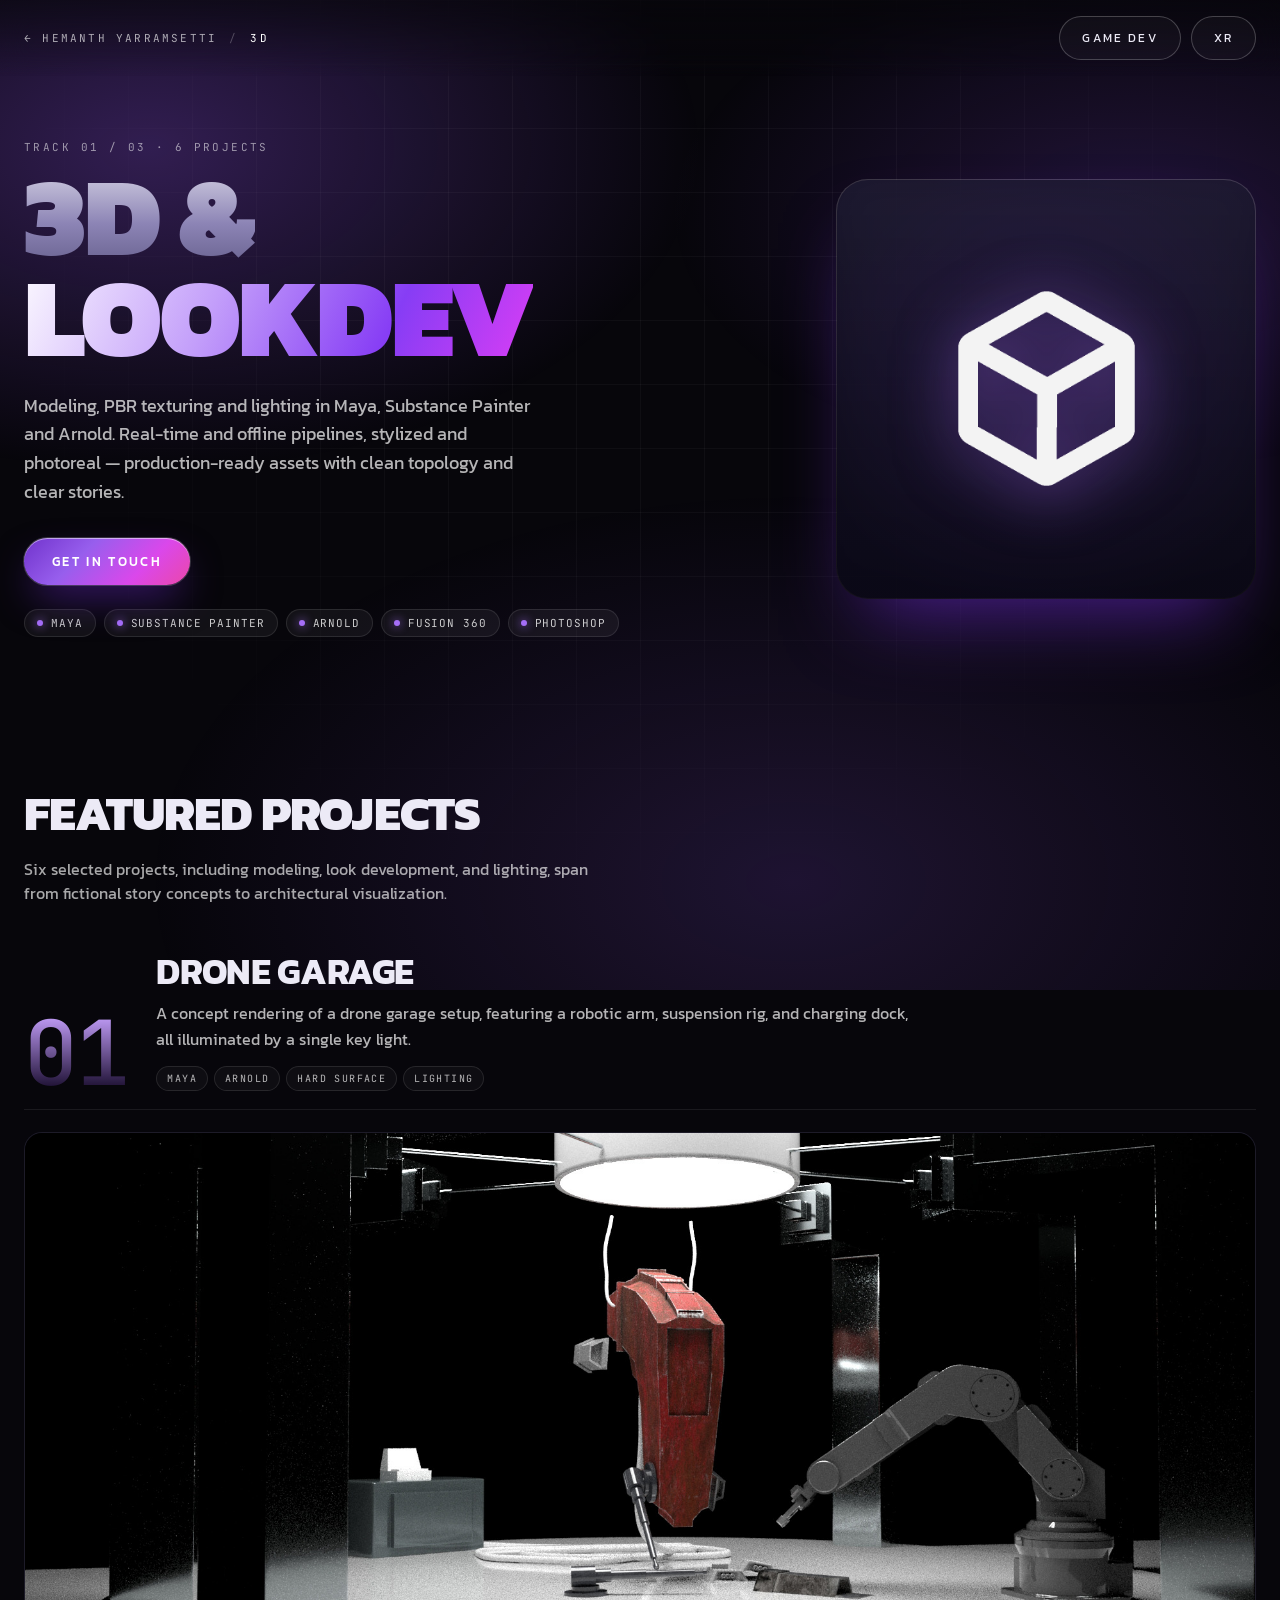
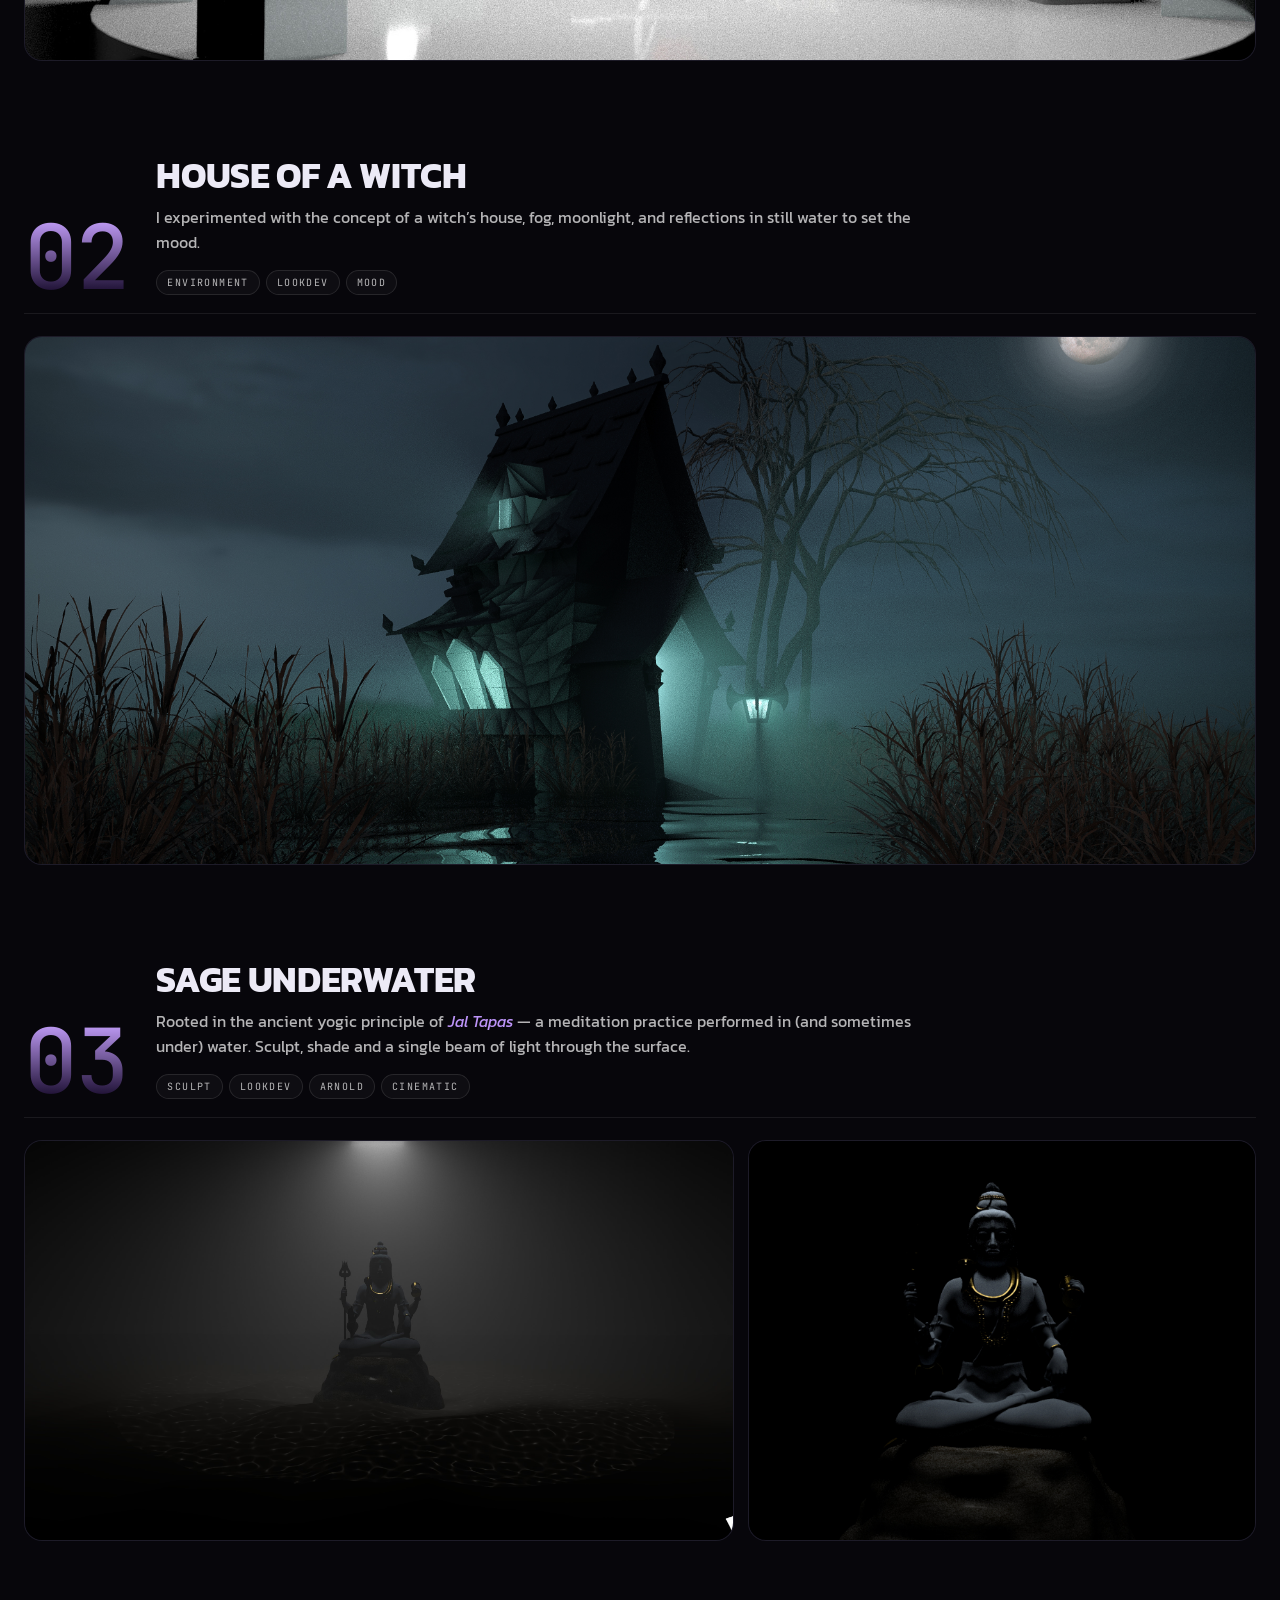
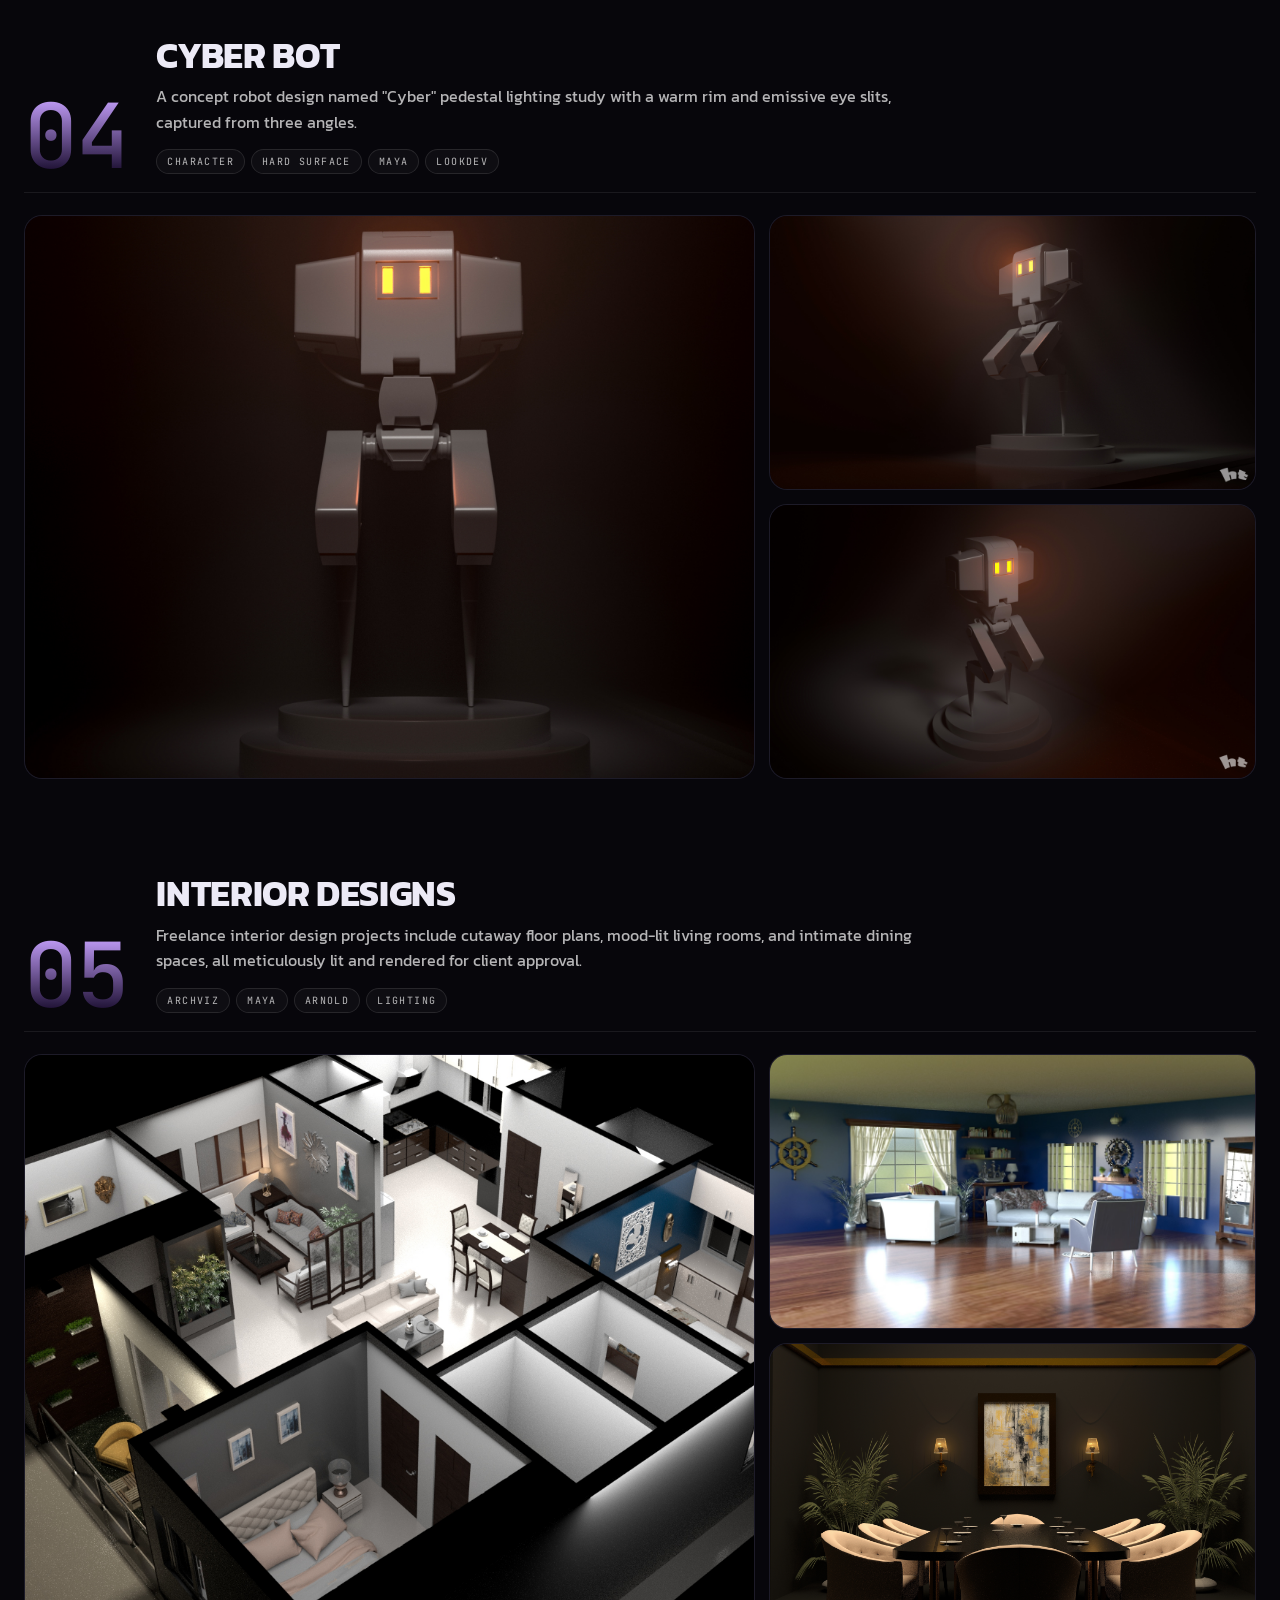
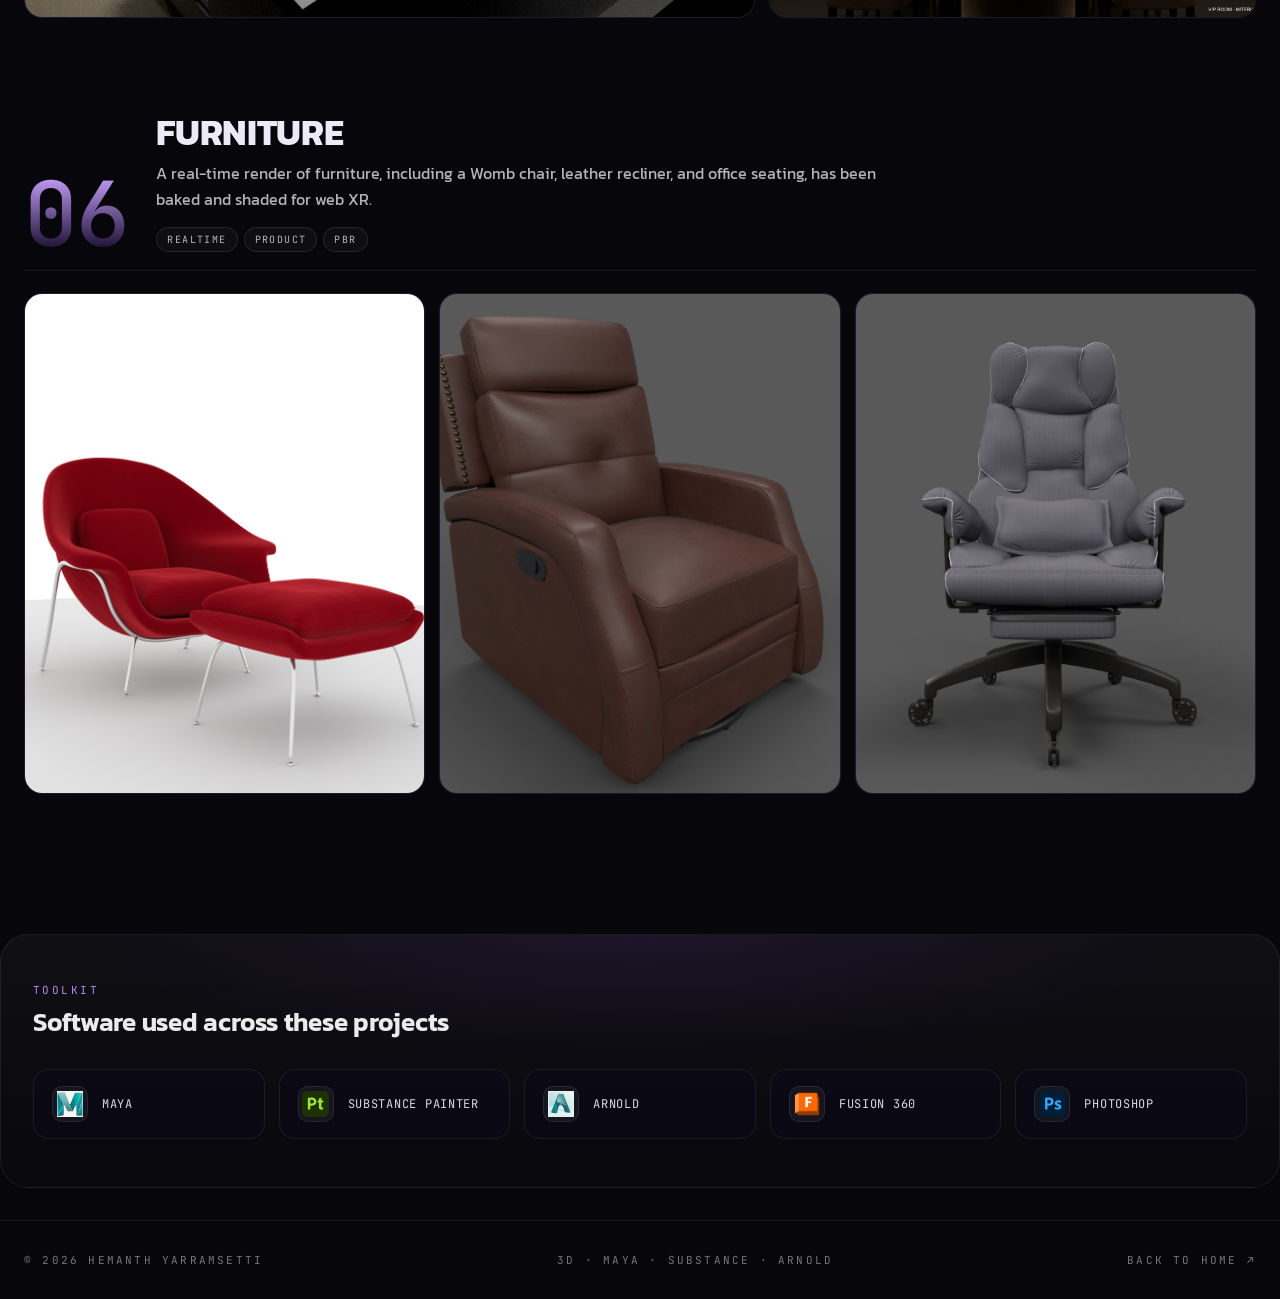
==== pages/3d.html @ 688877cf "Initial portfolio upload" ====
<!DOCTYPE html><html lang="en"><head>


<meta charset="utf-8">
<title>3D Work — Hemanth Yarramsetti</title>
<meta name="viewport" content="width=device-width, initial-scale=1">
<link rel="preconnect" href="https://fonts.googleapis.com">
<link rel="preconnect" href="https://fonts.gstatic.com" crossorigin="">
<link href="https://fonts.googleapis.com/css2?family=Kanit:wght@300;400;500;600;700;800;900&amp;family=JetBrains+Mono:wght@400;500&amp;display=swap" rel="stylesheet">
<link rel="stylesheet" href="_subpage.css">
<style>:root{ --cat-hue: 264; }</style>
<style></style></head>
<body data-new-gr-c-s-check-loaded="14.1292.0" data-gr-ext-installed="" style="" data-new-gr-c-s-loaded="14.1292.0">
<div class="nebula"></div>
<div class="grid-veil"></div>

<nav class="subnav">
  <div class="crumbs mono" style="font-size:11px; letter-spacing:0.2em; text-transform:uppercase;">
    <a href="../Portfolio.html">← Hemanth Yarramsetti</a>
    <span class="sep">/</span>
    <span style="color:white;">3D</span>
  </div>
  <div style="display:flex; gap:10px;">
    <a class="btn-ghost" href="gamedev.html">Game Dev</a>
    <a class="btn-ghost" href="xr.html">XR</a>
  </div>
</nav>

<div class="page-wrap">

<section class="hero-section">
  <div>
    <div class="h-eyebrow">Track 01 / 03 · 6 projects</div>
    <h1 class="h-title"><span class="hero-heading">3D &amp;</span><br><span class="accent-heading">Lookdev</span></h1>
    <p class="h-subtitle">Modeling, PBR texturing and lighting in Maya, Substance Painter and Arnold. Real-time and offline pipelines, stylized and photoreal — production-ready assets with clean topology and clear stories.</p>
    <div class="h-actions">
      <a class="btn-primary" href="../Portfolio.html#contact">Get in touch</a>
    </div>
    <div style="display:flex; flex-wrap:wrap; gap:8px; margin-top:24px;">
      <span class="pill"><span class="dot"></span>Maya</span>
      <span class="pill"><span class="dot"></span>Substance Painter</span>
      <span class="pill"><span class="dot"></span>Arnold</span>
      <span class="pill"><span class="dot"></span>Fusion 360</span>
      <span class="pill"><span class="dot"></span>Photoshop</span>
    </div>
  </div>
  <div class="icon-card glass-shine">
    <div class="icon-inner"><img src="../assets/icons/3d.png" alt="3D"></div>
  </div>
</section>

<section class="section">
  <h2>Featured projects</h2>
  <p class="lead" spellcheck="false" style="">Six selected projects, including modeling, look development, and lighting, span from fictional story concepts to architectural visualization.</p>

  <div class="projects-list">

    <article class="project">
      <header class="project-head">
        <div class="project-num mono">01</div>
        <div class="project-info">
          <h3 class="project-name">Drone Garage</h3>
          <p class="project-desc" spellcheck="false" style="">A concept rendering of a drone garage setup, featuring a robotic arm, suspension rig, and charging dock, all illuminated by a single key light.</p>
          <div class="project-tags">
            <span class="tag">Maya</span><span class="tag">Arnold</span><span class="tag">Hard Surface</span><span class="tag">Lighting</span>
          </div>
        </div>
      </header>
      <div class="shots shots-1">
        <figure><img src="../assets/3d/drone-garage.png" alt="Drone garage concept render"></figure>
      </div>
    </article>

    <article class="project">
      <header class="project-head">
        <div class="project-num mono">02</div>
        <div class="project-info">
          <h3 class="project-name">House of a Witch</h3>
          <p class="project-desc" spellcheck="false" style="">I experimented with the concept of a witch’s house, fog, moonlight, and reflections in still water to set the mood.</p>
          <div class="project-tags">
            <span class="tag">Environment</span><span class="tag">Lookdev</span><span class="tag">Mood</span>
          </div>
        </div>
      </header>
      <div class="shots shots-1">
        <figure><img src="../assets/3d/witch-house.png" alt="Witch house in fog under a full moon"></figure>
      </div>
    </article>

    <article class="project">
      <header class="project-head">
        <div class="project-num mono">03</div>
        <div class="project-info">
          <h3 class="project-name">Sage Underwater</h3>
          <p class="project-desc">Rooted in the ancient yogic principle of <em>Jal Tapas</em> — a meditation practice performed in (and sometimes under) water. Sculpt, shade and a single beam of light through the surface.</p>
          <div class="project-tags">
            <span class="tag">Sculpt</span><span class="tag">Lookdev</span><span class="tag">Arnold</span><span class="tag">Cinematic</span>
          </div>
        </div>
      </header>
      <div class="shots shots-2">
        <figure class="hero"><img src="../assets/3d/sage-1.png" alt="Sage on a rock with water reflections"></figure>
        <figure><img src="../assets/3d/sage-2.png" alt="Sage close-up detail"></figure>
      </div>
    </article>

    <article class="project">
      <header class="project-head">
        <div class="project-num mono">04</div>
        <div class="project-info">
          <h3 class="project-name">Cyber Bot</h3>
          <p class="project-desc" spellcheck="false" style="">A concept robot design named "Cyber" pedestal lighting study with a warm rim and emissive eye slits, captured from three angles.</p>
          <div class="project-tags">
            <span class="tag">Character</span><span class="tag">Hard Surface</span><span class="tag">Maya</span><span class="tag">Lookdev</span>
          </div>
        </div>
      </header>
      <div class="shots shots-3">
        <figure class="hero"><img src="../assets/3d/cyberbot-2.png" alt="Cyber Bot front view"></figure>
        <figure><img src="../assets/3d/cyberbot-1.png" alt="Cyber Bot three-quarter view"></figure>
        <figure><img src="../assets/3d/cyberbot-3.png" alt="Cyber Bot side view"></figure>
      </div>
    </article>

    <article class="project">
      <header class="project-head">
        <div class="project-num mono">05</div>
        <div class="project-info">
          <h3 class="project-name">Interior Designs</h3>
          <p class="project-desc" spellcheck="false" style="">Freelance interior design projects include cutaway floor plans, mood-lit living rooms, and intimate dining spaces, all meticulously lit and rendered for client approval.</p>
          <div class="project-tags">
            <span class="tag">ArchViz</span><span class="tag">Maya</span><span class="tag">Arnold</span><span class="tag">Lighting</span>
          </div>
        </div>
      </header>
      <div class="shots shots-3">
        <figure class="hero"><img src="../assets/3d/interior-2.png" alt="Cutaway floor plan render"></figure>
        <figure><img src="../assets/3d/interior-1.png" alt="Nautical living room interior"></figure>
        <figure><img src="../assets/3d/interior-3.png" alt="VIP dining room with warm lighting"></figure>
      </div>
    </article>

    <article class="project">
      <header class="project-head">
        <div class="project-num mono">06</div>
        <div class="project-info">
          <h3 class="project-name">Furniture</h3>
          <p class="project-desc" style="" spellcheck="false">A real-time render of furniture, including a Womb chair, leather recliner, and office seating, has been baked and shaded for web XR.</p>
          <div class="project-tags">
            <span class="tag">Realtime</span><span class="tag">Product</span><span class="tag">PBR</span>
          </div>
        </div>
      </header>
      <div class="shots shots-3-row">
        <figure><img src="../assets/3d/furniture-1.png" alt="Saarinen-style Womb chair in red"></figure>
        <figure><img src="../assets/3d/furniture-3.png" alt="Brown leather recliner"></figure>
        <figure><img src="../assets/3d/furniture-2.png" alt="Padded grey office chair"></figure>
      </div>
    </article>

  </div>
</section>

<section class="tools-strip">
  <div class="tools-head">
    <span class="tools-eyebrow mono">Toolkit</span>
    <h3 class="tools-title">Software used across these projects</h3>
  </div>
  <ul class="tools-row">
    <li class="tool"><div class="tool-icon"><img src="../assets/skills/maya.jpg" alt=""/></div><span>Maya</span></li>
    <li class="tool"><div class="tool-icon"><img src="../assets/skills/substance.svg" alt=""/></div><span>Substance Painter</span></li>
    <li class="tool"><div class="tool-icon"><img src="../assets/skills/arnold.png" alt=""/></div><span>Arnold</span></li>
    <li class="tool"><div class="tool-icon"><img src="../assets/skills/fusion.png" alt=""/></div><span>Fusion 360</span></li>
    <li class="tool"><div class="tool-icon"><img src="../assets/skills/photoshop.svg" alt=""/></div><span>Photoshop</span></li>
  </ul>
</section>

<footer class="page-foot">
  <div>© 2026 Hemanth Yarramsetti</div>
  <div>3D · Maya · Substance · Arnold</div>
  <a href="../Portfolio.html">Back to home ↗</a>
</footer>

</div>


</body><grammarly-desktop-integration data-grammarly-shadow-root="true"></grammarly-desktop-integration></html>
---- pages/_subpage.css ----
/* Shared styles for category subpages */
:root {
  --bg: #07060B;
  --ink: #ECEAF6;
  --line: rgba(255,255,255,0.08);
}
*{ box-sizing: border-box; margin:0; padding:0; }
html, body { background: var(--bg); color: var(--ink); font-family: 'Kanit', sans-serif; -webkit-font-smoothing: antialiased; overflow-x: clip; }
.mono { font-family: 'JetBrains Mono', ui-monospace, monospace; }

a { color: inherit; text-decoration: none; }
img { max-width: 100%; display:block; }

.nebula{
  position: fixed; inset:-10%; pointer-events:none; z-index:0;
  background:
    radial-gradient(60% 50% at 18% 22%, hsl(var(--cat-hue) 90% 65% / 0.30) 0%, transparent 60%),
    radial-gradient(50% 40% at 82% 28%, hsl(var(--cat-hue) 80% 60% / 0.20) 0%, transparent 60%),
    radial-gradient(70% 60% at 60% 90%, hsl(var(--cat-hue) 70% 60% / 0.18) 0%, transparent 60%);
  animation: drift 28s ease-in-out infinite alternate;
}
@keyframes drift{
  0%   { transform: translate3d(-2%, -1%, 0) scale(1); }
  100% { transform: translate3d(3%, 2%, 0) scale(1.05); }
}
.grid-veil{
  position: fixed; inset: 0; pointer-events:none; z-index:0;
  background-image:
    linear-gradient(rgba(255,255,255,0.035) 1px, transparent 1px),
    linear-gradient(90deg, rgba(255,255,255,0.035) 1px, transparent 1px);
  background-size: 64px 64px;
  mask-image: radial-gradient(ellipse at 50% 30%, black 30%, transparent 75%);
  -webkit-mask-image: radial-gradient(ellipse at 50% 30%, black 30%, transparent 75%);
}

.glass{
  background: linear-gradient(180deg, rgba(255,255,255,0.08), rgba(255,255,255,0.025));
  backdrop-filter: blur(22px) saturate(140%);
  -webkit-backdrop-filter: blur(22px) saturate(140%);
  border: 1px solid rgba(255,255,255,0.14);
  box-shadow: inset 0 1px 0 rgba(255,255,255,0.18), 0 24px 60px -20px rgba(0,0,0,0.6);
  position: relative;
}
.glass-shine{
  position:absolute; inset:0; pointer-events:none; border-radius: inherit;
  background:
    radial-gradient(120% 60% at 0% 0%, rgba(255,255,255,0.18), transparent 50%),
    radial-gradient(120% 60% at 100% 100%, hsl(var(--cat-hue) 80% 60% / 0.10), transparent 50%);
  mix-blend-mode: screen;
}

.hero-heading{
  background: linear-gradient(180deg, #FFFFFF 0%, #8C84B5 55%, #4F4974 100%);
  -webkit-background-clip: text; background-clip: text;
  -webkit-text-fill-color: transparent; color: transparent;
}
.accent-heading{
  background: linear-gradient(115deg, #FFFFFF 0%,
    hsl(var(--cat-hue) 90% 80%) 38%,
    hsl(var(--cat-hue) 90% 60%) 70%,
    hsl(calc(var(--cat-hue) + 30) 90% 60%) 100%);
  -webkit-background-clip: text; background-clip: text;
  -webkit-text-fill-color: transparent; color: transparent;
}

.pill{
  display:inline-flex; align-items:center; gap:8px;
  padding: 6px 12px; border-radius: 9999px;
  background: rgba(255,255,255,0.05); border:1px solid rgba(255,255,255,0.1);
  font-family: 'JetBrains Mono', monospace; font-size: 11px; letter-spacing: 0.08em;
  text-transform: uppercase; color: rgba(255,255,255,0.78);
}
.pill .dot{ width:6px; height:6px; border-radius:9999px;
  background: hsl(var(--cat-hue) 90% 70%);
  box-shadow: 0 0 10px hsl(var(--cat-hue) 90% 70%); }

.btn-primary{
  position:relative; display:inline-block;
  background: linear-gradient(135deg,
    hsl(var(--cat-hue) 60% 50%) 0%,
    hsl(var(--cat-hue) 80% 65%) 35%,
    hsl(calc(var(--cat-hue) + 30) 80% 60%) 70%,
    hsl(calc(var(--cat-hue) + 60) 80% 60%) 100%);
  color:white; border-radius: 9999px;
  padding: 14px 28px; font-weight:500; text-transform:uppercase; letter-spacing: 0.18em; font-size: 13px;
  box-shadow: 0 0 0 1px rgba(255,255,255,0.18), 0 18px 40px -10px hsl(var(--cat-hue) 80% 55% / 0.55), inset 0 1px 0 rgba(255,255,255,0.5);
  transition: transform .25s ease, box-shadow .25s ease;
}
.btn-primary:hover{ transform: translateY(-1px); }
.btn-ghost{
  display:inline-block; border-radius:9999px; padding: 12px 22px;
  border:1px solid rgba(255,255,255,0.22);
  color: var(--ink); text-transform:uppercase; letter-spacing:0.18em; font-size: 12px;
  background: rgba(255,255,255,0.03);
  transition: background .2s ease, border-color .2s ease;
}
.btn-ghost:hover{ background: rgba(255,255,255,0.08); border-color: rgba(255,255,255,0.4); }

.subnav{
  position: fixed; top: 0; left:0; right:0; z-index: 40;
  padding: 16px 24px;
  display:flex; align-items:center; justify-content:space-between;
  backdrop-filter: blur(14px);
  -webkit-backdrop-filter: blur(14px);
  background: linear-gradient(180deg, rgba(7,6,11,0.6), rgba(7,6,11,0));
}
.subnav .crumbs{ display:flex; align-items:center; gap: 12px; }
.subnav a:hover{ color: white; }
.subnav .crumbs a, .subnav .crumbs span{ color: rgba(255,255,255,0.65); transition: color .2s ease; }
.subnav .crumbs .sep{ color: rgba(255,255,255,0.25); }

.page-wrap{ position: relative; z-index: 1; }

.hero-section{
  position: relative; padding: 140px 24px 80px; max-width: 1300px; margin: 0 auto;
  display:grid; grid-template-columns: 1fr 1fr; gap: 40px; align-items: center;
}
.hero-section .icon-card{
  width: 100%; aspect-ratio: 1/1; max-width: 420px; justify-self:end;
  border-radius: 32px; padding: 1px;
  background: linear-gradient(180deg, rgba(255,255,255,0.18), rgba(255,255,255,0.04));
  position: relative; overflow:hidden;
  box-shadow: 0 40px 80px -30px hsl(var(--cat-hue) 80% 55% / 0.6);
}
.hero-section .icon-card::before{
  content:""; position:absolute; inset:-30%;
  background: radial-gradient(closest-side, hsl(var(--cat-hue) 90% 65% / 0.55), transparent 70%);
  z-index:0;
}
.hero-section .icon-card .icon-inner{
  position:relative; z-index:1; height:100%;
  border-radius: 31px;
  background: linear-gradient(180deg, rgba(20,16,40,0.85), rgba(10,8,22,0.92));
  backdrop-filter: blur(18px);
  -webkit-backdrop-filter: blur(18px);
  display:flex; align-items:center; justify-content:center;
}
.hero-section .icon-card img{ width: 50%; height: 50%; object-fit: contain;
  filter: drop-shadow(0 8px 30px hsl(var(--cat-hue) 90% 70% / 0.5)); }

@media (max-width: 860px){
  .hero-section{ grid-template-columns: 1fr; padding: 120px 20px 60px; }
  .hero-section .icon-card{ justify-self:center; max-width: 320px; order: -1; }
}

.h-eyebrow{ font-family:'JetBrains Mono', monospace; font-size:11px; letter-spacing:0.22em; text-transform:uppercase; color: rgba(255,255,255,0.55); margin-bottom: 12px; }
.h-title{ font-weight: 900; text-transform:uppercase; line-height: 0.9; letter-spacing: -0.02em; font-size: clamp(3rem, 9vw, 7rem); }
.h-subtitle{ margin-top: 24px; color: rgba(255,255,255,0.7); font-size: clamp(1rem, 1.4vw, 1.2rem); line-height: 1.6; max-width: 520px; }
.h-actions{ margin-top: 32px; display:flex; gap: 12px; flex-wrap: wrap; }

.section{ padding: 60px 24px; max-width: 1300px; margin: 0 auto; }
.section h2{ font-size: clamp(2rem, 4vw, 3rem); font-weight: 800; letter-spacing: -0.02em; text-transform: uppercase; }
.section .lead{ color: rgba(255,255,255,0.65); margin-top: 8px; max-width: 600px; }

.grid-projects{ margin-top: 40px; display:grid; grid-template-columns: repeat(12, 1fr); gap: 22px; }
.proj-card{
  position: relative; border-radius: 28px;
  background: linear-gradient(180deg, rgba(20,16,40,0.7), rgba(10,8,22,0.8));
  border: 1px solid rgba(255,255,255,0.08);
  overflow: hidden; min-height: 380px;
  transition: transform .35s cubic-bezier(.2,.7,.2,1), border-color .35s ease;
  display:flex; flex-direction: column;
}
.proj-card:hover{ transform: translateY(-4px); border-color: rgba(255,255,255,0.22); }
.proj-card .thumb{
  height: 60%; min-height: 260px; position: relative; overflow: hidden;
  background:
    linear-gradient(135deg, hsl(var(--cat-hue) 60% 35% / 0.55), hsl(calc(var(--cat-hue) + 40) 60% 35% / 0.30)),
    repeating-linear-gradient(45deg, rgba(255,255,255,0.05) 0 12px, transparent 12px 26px);
}
.proj-card .thumb.has-img{ background: #0a0816; }
.proj-card .thumb.has-img img{
  position:absolute; inset:0; width:100%; height:100%; object-fit: cover;
  transition: transform .6s cubic-bezier(.2,.7,.2,1), filter .35s ease;
  filter: saturate(0.95) brightness(0.95);
}
.proj-card:hover .thumb.has-img img{ transform: scale(1.04); filter: saturate(1.05) brightness(1); }
.proj-card .thumb.has-img::before{
  content:""; position:absolute; inset:0; z-index:1; pointer-events:none;
  background: linear-gradient(180deg, rgba(7,6,11,0.55) 0%, transparent 35%, transparent 65%, rgba(7,6,11,0.5) 100%);
}
.proj-card .thumb:not(.has-img)::after{
  content:""; position:absolute; inset: 14%;
  background: linear-gradient(135deg, hsl(var(--cat-hue) 90% 70% / 0.45), hsl(calc(var(--cat-hue) + 60) 80% 70% / 0.18));
  border-radius: 24%;
  filter: blur(0.4px);
  animation: drift 14s ease-in-out infinite alternate;
}
.proj-card .thumb .stamp{
  position:absolute; top: 14px; left: 16px; right: 16px;
  display:flex; align-items:center; justify-content:space-between;
  font-family: 'JetBrains Mono', monospace; font-size: 11px; letter-spacing: 0.08em;
  text-transform:uppercase; color: rgba(255,255,255,0.7); z-index: 1;
}
.proj-card .meta{ padding: 22px; flex: 1; display:flex; flex-direction: column; gap: 10px; }
.proj-card .meta .name{ font-size: 1.4rem; font-weight: 600; line-height: 1.2; }
.proj-card .meta .desc{ color: rgba(255,255,255,0.65); font-size: 0.95rem; line-height: 1.55; flex:1; }
.proj-card .meta .tags{ display:flex; flex-wrap: wrap; gap: 6px; }
.proj-card .meta .tag{
  font-family:'JetBrains Mono', monospace; font-size: 10px; letter-spacing: 0.12em; text-transform: uppercase;
  padding: 4px 10px; border-radius: 9999px; border: 1px solid rgba(255,255,255,0.1); background: rgba(255,255,255,0.03); color: rgba(255,255,255,0.7);
}
.proj-card .meta .foot{ display:flex; align-items:center; justify-content:space-between; margin-top: 6px; }
.proj-card .meta .foot .yr{ font-family:'JetBrains Mono', monospace; font-size: 11px; color: rgba(255,255,255,0.5); letter-spacing: 0.18em; text-transform:uppercase; }
.proj-card .meta .foot .arr{ color: rgba(255,255,255,0.5); transition: color .2s, transform .2s; }
.proj-card:hover .meta .foot .arr{ color: white; transform: translateX(4px); }

/* ===== Shader experiments grid ===== */
.shader-grid{
  display:grid; gap: 14px;
  grid-template-columns: repeat(12, 1fr);
}
.shader-grid > figure{
  position:relative; border-radius: 18px; overflow:hidden;
  background:#0a0816; border:1px solid rgba(255,255,255,0.08);
}
.shader-grid > figure > img,
.shader-grid > figure > video{
  width:100%; height:100%; display:block;
  object-fit: cover;
  transition: transform .55s cubic-bezier(.2,.7,.2,1);
}
.shader-grid > figure:hover > img,
.shader-grid > figure:hover > video{ transform: scale(1.02); }
.shader-grid > figure.contain > img,
.shader-grid > figure.contain > video{ object-fit: contain; }
.shader-grid > figure.video{ background:#000; }

.shader-grid .span-12{ grid-column: span 12; }
.shader-grid .span-8 { grid-column: span 8; }
.shader-grid .span-6 { grid-column: span 6; }
.shader-grid .span-4 { grid-column: span 4; }

.shader-grid .media-16x9 img,
.shader-grid .media-16x9 video{ aspect-ratio: 16/9; }
.shader-grid .media-inspector img{ aspect-ratio: 3/4; }

@media (max-width: 860px){
  .shader-grid .span-12,
  .shader-grid .span-8,
  .shader-grid .span-6,
  .shader-grid .span-4{ grid-column: span 12; }
  .shader-grid .media-inspector img{ aspect-ratio: 4/3; }
}

.col-12 { grid-column: span 12; }
.col-8  { grid-column: span 8; }
.col-6  { grid-column: span 6; }
.col-4  { grid-column: span 4; }
@media (max-width: 860px){
  .col-8, .col-6, .col-4 { grid-column: span 12; }
}

/* ===== Project list (gallery) ===== */
.projects-list{ margin-top: 48px; display:flex; flex-direction:column; gap: 96px; }
.project{ display:flex; flex-direction:column; gap: 22px; }
.project-head{
  display:grid; grid-template-columns: auto 1fr; align-items: end; gap: 28px;
  padding-bottom: 18px; border-bottom: 1px solid rgba(255,255,255,0.08);
}
.project-num{
  font-size: clamp(56px, 7vw, 96px); font-weight: 500; line-height: 0.85;
  letter-spacing: -0.02em;
  color: transparent;
  background: linear-gradient(180deg, hsl(var(--cat-hue) 90% 80%) 0%, hsl(var(--cat-hue) 70% 40% / 0.2) 100%);
  -webkit-background-clip: text; background-clip: text;
}
.project-name{ font-size: clamp(1.5rem, 2.8vw, 2.4rem); font-weight: 700; letter-spacing: -0.01em; text-transform: uppercase; line-height: 1.05; }
.project-desc{ color: rgba(255,255,255,0.7); margin-top: 10px; max-width: 760px; font-size: 1rem; line-height: 1.6; }
.project-desc em{ font-style: italic; color: hsl(var(--cat-hue) 90% 78%); }
.project-tags{ display:flex; flex-wrap:wrap; gap:6px; margin-top: 14px; }
.project-tags .tag{
  font-family:'JetBrains Mono', monospace; font-size: 10px; letter-spacing: 0.14em; text-transform: uppercase;
  padding: 5px 10px; border-radius: 9999px; border: 1px solid rgba(255,255,255,0.1); background: rgba(255,255,255,0.03); color: rgba(255,255,255,0.7);
}
@media (max-width: 700px){
  .project-head{ grid-template-columns: 1fr; gap: 8px; }
}

.shots{ display:grid; gap: 14px; }
.shots figure{
  position: relative; border-radius: 18px; overflow:hidden;
  background:#0a0816; border:1px solid rgba(255,255,255,0.08);
}
.shots figure img{ width:100%; height:100%; object-fit: cover; display:block; transition: transform .55s cubic-bezier(.2,.7,.2,1), filter .35s ease; filter: saturate(.95); }
.shots figure:hover img{ transform: scale(1.03); filter: saturate(1.05); }

/* 1 image — full bleed hero */
.shots-1{ grid-template-columns: 1fr; }
.shots-1 figure img{ aspect-ratio: 21/9; }

/* 2 images — hero left + portrait right */
.shots-2{ grid-template-columns: 1.4fr 1fr; }
.shots-2 figure img{ aspect-ratio: 16/9; }

/* 3 images — large hero + 2 stacked */
.shots-3{
  grid-template-columns: 1.5fr 1fr;
  grid-auto-rows: 1fr;
}
.shots-3 .hero{ grid-row: 1 / span 2; }
.shots-3 .hero img{ aspect-ratio: 4/3; height: 100%; }
.shots-3 figure:not(.hero) img{ aspect-ratio: 16/9; }

/* 3 images — equal row (for product/furniture-style shots) */
.shots-3-row{ grid-template-columns: repeat(3, 1fr); }
.shots-3-row figure img{ aspect-ratio: 4/5; }

@media (max-width: 860px){
  .shots-2, .shots-3, .shots-3-row{ grid-template-columns: 1fr; }
  .shots-3 .hero{ grid-row: auto; }
  .shots-1 figure img,
  .shots-2 figure img,
  .shots-3 .hero img,
  .shots-3 figure:not(.hero) img,
  .shots-3-row figure img{ aspect-ratio: 16/9; height: auto; }
}

.stack-cards{ margin-top: 40px; display:grid; grid-template-columns: repeat(3, 1fr); gap: 18px; }
@media (max-width: 860px){ .stack-cards{ grid-template-columns: 1fr; } }
.stack-card{
  border-radius: 22px; padding: 22px;
  background: linear-gradient(180deg, rgba(255,255,255,0.05), rgba(255,255,255,0.015));
  border: 1px solid rgba(255,255,255,0.08);
  display:flex; flex-direction: column; gap: 10px;
}
.stack-card .num{ font-family:'JetBrains Mono', monospace; color: hsl(var(--cat-hue) 90% 70%); font-size: 12px; letter-spacing: 0.2em; text-transform: uppercase; }
.stack-card .ttl{ font-size: 1.2rem; font-weight: 600; }
.stack-card .body{ color: rgba(255,255,255,0.62); font-size: 0.95rem; line-height: 1.6; }

.foot-cta{
  margin: 80px 24px; padding: 60px 40px;
  border-radius: 36px; text-align:center;
  background: linear-gradient(180deg, hsl(var(--cat-hue) 60% 30% / 0.4), hsl(var(--cat-hue) 60% 15% / 0.2));
  border: 1px solid rgba(255,255,255,0.12);
  max-width: 1100px; margin-left: auto; margin-right: auto;
}
.foot-cta h3{ font-size: clamp(2rem, 4vw, 3rem); font-weight: 800; text-transform: uppercase; letter-spacing: -0.02em; }
.foot-cta p{ color: rgba(255,255,255,0.7); margin: 12px auto 28px; max-width: 560px; }

/* ===== Reverse-triangle video layout ===== */
.video-triangle{
  display:grid;
  grid-template-columns: repeat(2, 1fr);
  gap: 14px;
  max-width: 1000px; margin: 0 auto;
}
.video-triangle figure{
  position:relative; margin:0; border-radius: 18px; overflow:hidden;
  background:#000; border:1px solid rgba(255,255,255,0.08);
}
.video-triangle figure video{
  width:100%; height:100%; display:block; object-fit: cover; aspect-ratio: 16/9;
  transition: transform .55s cubic-bezier(.2,.7,.2,1);
}
.video-triangle figure:hover video{ transform: scale(1.02); }
.video-triangle .apex{
  grid-column: 1 / -1;
  width: 60%; justify-self: center;
}
.video-triangle figure.contain-video{ background:#0a0816; }
.video-triangle figure.contain-video video{ object-fit: contain; aspect-ratio: auto; height: auto; max-height: 480px; }
@media (max-width: 700px){
  .video-triangle{ grid-template-columns: 1fr; }
  .video-triangle .apex{ width: 100%; }
}

.video-side{
  display:grid; grid-template-columns: 1fr 2fr; grid-auto-rows: min-content; gap: 14px;
  max-width: 1000px; margin: 0 auto;
}
.video-side .vertical-video{ grid-row: 1 / 3; }
.video-side figure{
  position:relative; margin:0; border-radius: 18px; overflow:hidden;
  background:#0a0816; border:1px solid rgba(255,255,255,0.08);
}
.video-side figure video{ width:100%; height:100%; display:block; }
.video-side .vertical-video video{ object-fit: cover; aspect-ratio: 9/16; }
.video-side .contain-video video{ object-fit: contain; aspect-ratio: 16/9; }
@media (max-width: 700px){
  .video-side{ grid-template-columns: 1fr; }
}

/* ===== Case-study media placeholder ===== */
.case-media{
  position: relative; border-radius: 18px; overflow: hidden;
  max-width: 1000px; margin: 0 auto; width: 100%;
  aspect-ratio: 16 / 7; border: 1px solid rgba(255,255,255,0.08);
  background:
    radial-gradient(120% 120% at 50% 0%, hsl(var(--cat-hue) 80% 60% / 0.14), transparent 60%),
    repeating-linear-gradient(45deg, rgba(255,255,255,0.05) 0 12px, transparent 12px 26px),
    #0a0816;
  display: flex; align-items: flex-end; justify-content: flex-start;
}
.case-media.contain-video{
  aspect-ratio: auto; background:#0a0816; display:block; height:auto;
}
.case-media.contain-video video{
  width:100%; height:auto; max-height:640px; display:block; object-fit:contain;
}
.case-media .case-caption{
  margin: 16px; font-size: 11px; letter-spacing: 0.2em; text-transform: uppercase;
  color: rgba(255,255,255,0.55);
  padding: 6px 12px; border-radius: 9999px;
  border: 1px solid rgba(255,255,255,0.1); background: rgba(10,8,20,0.5);
}

/* ===== Tools strip ===== */
.tools-strip{
  max-width: 1300px; margin: 80px auto 32px; padding: 48px 32px;
  border-radius: 28px;
  background: linear-gradient(180deg, rgba(255,255,255,0.04), rgba(255,255,255,0.01));
  border: 1px solid rgba(255,255,255,0.07);
  position: relative; overflow: hidden;
}
.tools-strip::before{
  content:""; position:absolute; inset:0; pointer-events:none;
  background: radial-gradient(60% 70% at 50% 0%, hsl(var(--cat-hue) 80% 60% / 0.10), transparent 70%);
}
.tools-head{ display:flex; flex-direction:column; gap: 6px; margin-bottom: 28px; position:relative; }
.tools-eyebrow{ font-size: 11px; letter-spacing: 0.22em; text-transform: uppercase; color: hsl(var(--cat-hue) 80% 75%); }
.tools-title{ font-size: clamp(1.2rem, 2vw, 1.6rem); font-weight: 600; color: rgba(255,255,255,0.92); letter-spacing: -0.01em; }
.tools-row{
  list-style: none; padding: 0; margin: 0;
  display: grid; grid-template-columns: repeat(5, 1fr); gap: 14px;
  position: relative;
}
.tools-row-6{ grid-template-columns: repeat(6, 1fr); }
.tool{
  display:flex; align-items:center; gap: 14px;
  padding: 16px 18px; border-radius: 16px;
  background: rgba(10, 8, 22, 0.5);
  border: 1px solid rgba(255,255,255,0.07);
  transition: transform .25s ease, border-color .25s ease, background .25s ease;
}
.tool:hover{
  transform: translateY(-2px);
  border-color: rgba(255,255,255,0.18);
  background: rgba(20, 16, 40, 0.7);
}
.tool-icon{
  flex: 0 0 auto; width: 36px; height: 36px; border-radius: 10px;
  background: rgba(255,255,255,0.05);
  display:flex; align-items:center; justify-content:center; overflow:hidden;
  border: 1px solid rgba(255,255,255,0.08);
}
.tool-icon img{ width: 78%; height: 78%; object-fit: contain; display:block; }
.tool span{
  font-family: 'JetBrains Mono', monospace;
  font-size: 12px; letter-spacing: 0.06em; text-transform: uppercase;
  color: rgba(255,255,255,0.85);
}
@media (max-width: 860px){
  .tools-row,
  .tools-row-6{ grid-template-columns: repeat(2, 1fr); }
  .tools-strip{ padding: 32px 22px; margin: 60px 18px 24px; }
}
@media (max-width: 480px){
  .tools-row,
  .tools-row-6{ grid-template-columns: 1fr; }
}

footer.page-foot{ padding: 32px 24px; max-width: 1300px; margin: 0 auto;
  display:flex; justify-content:space-between; align-items:center; flex-wrap: wrap; gap: 12px;
  border-top: 1px solid rgba(255,255,255,0.08);
  font-family:'JetBrains Mono', monospace; font-size: 11px; letter-spacing: 0.2em; text-transform: uppercase; color: rgba(255,255,255,0.45);
}
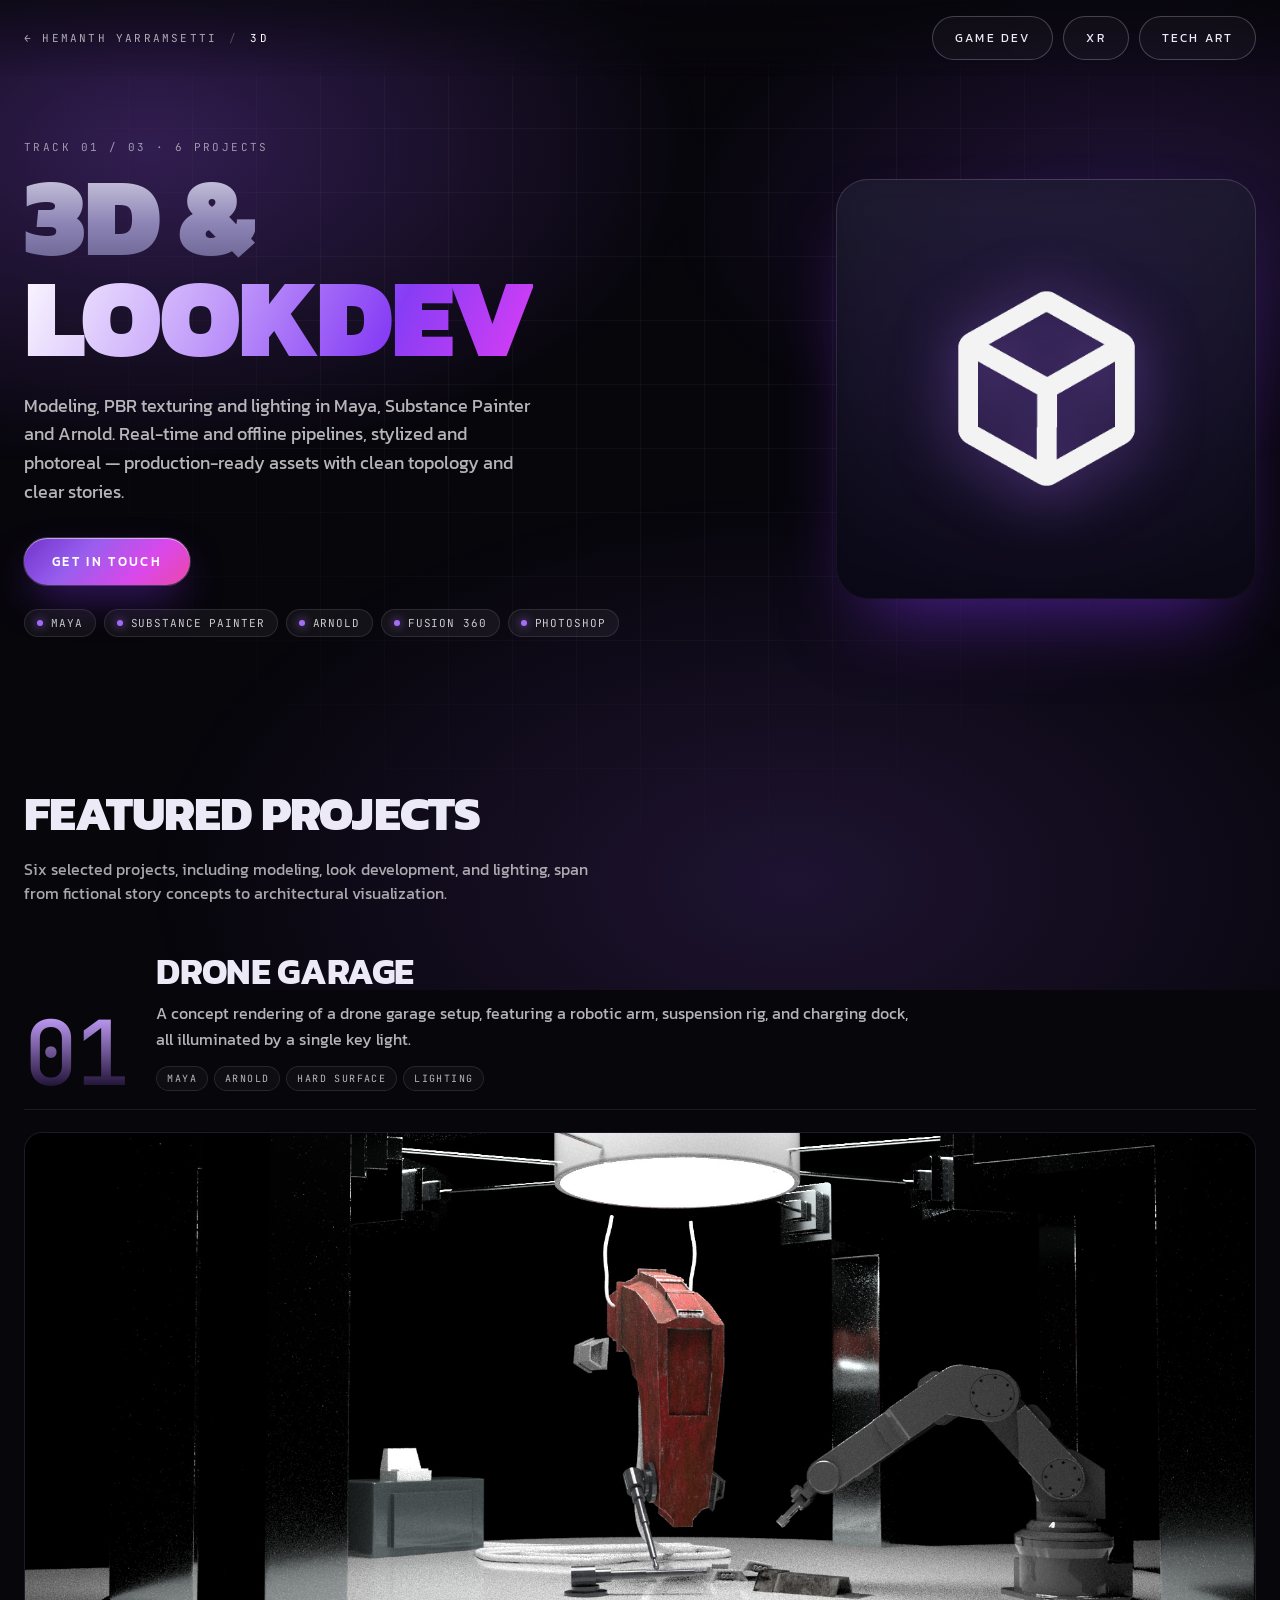
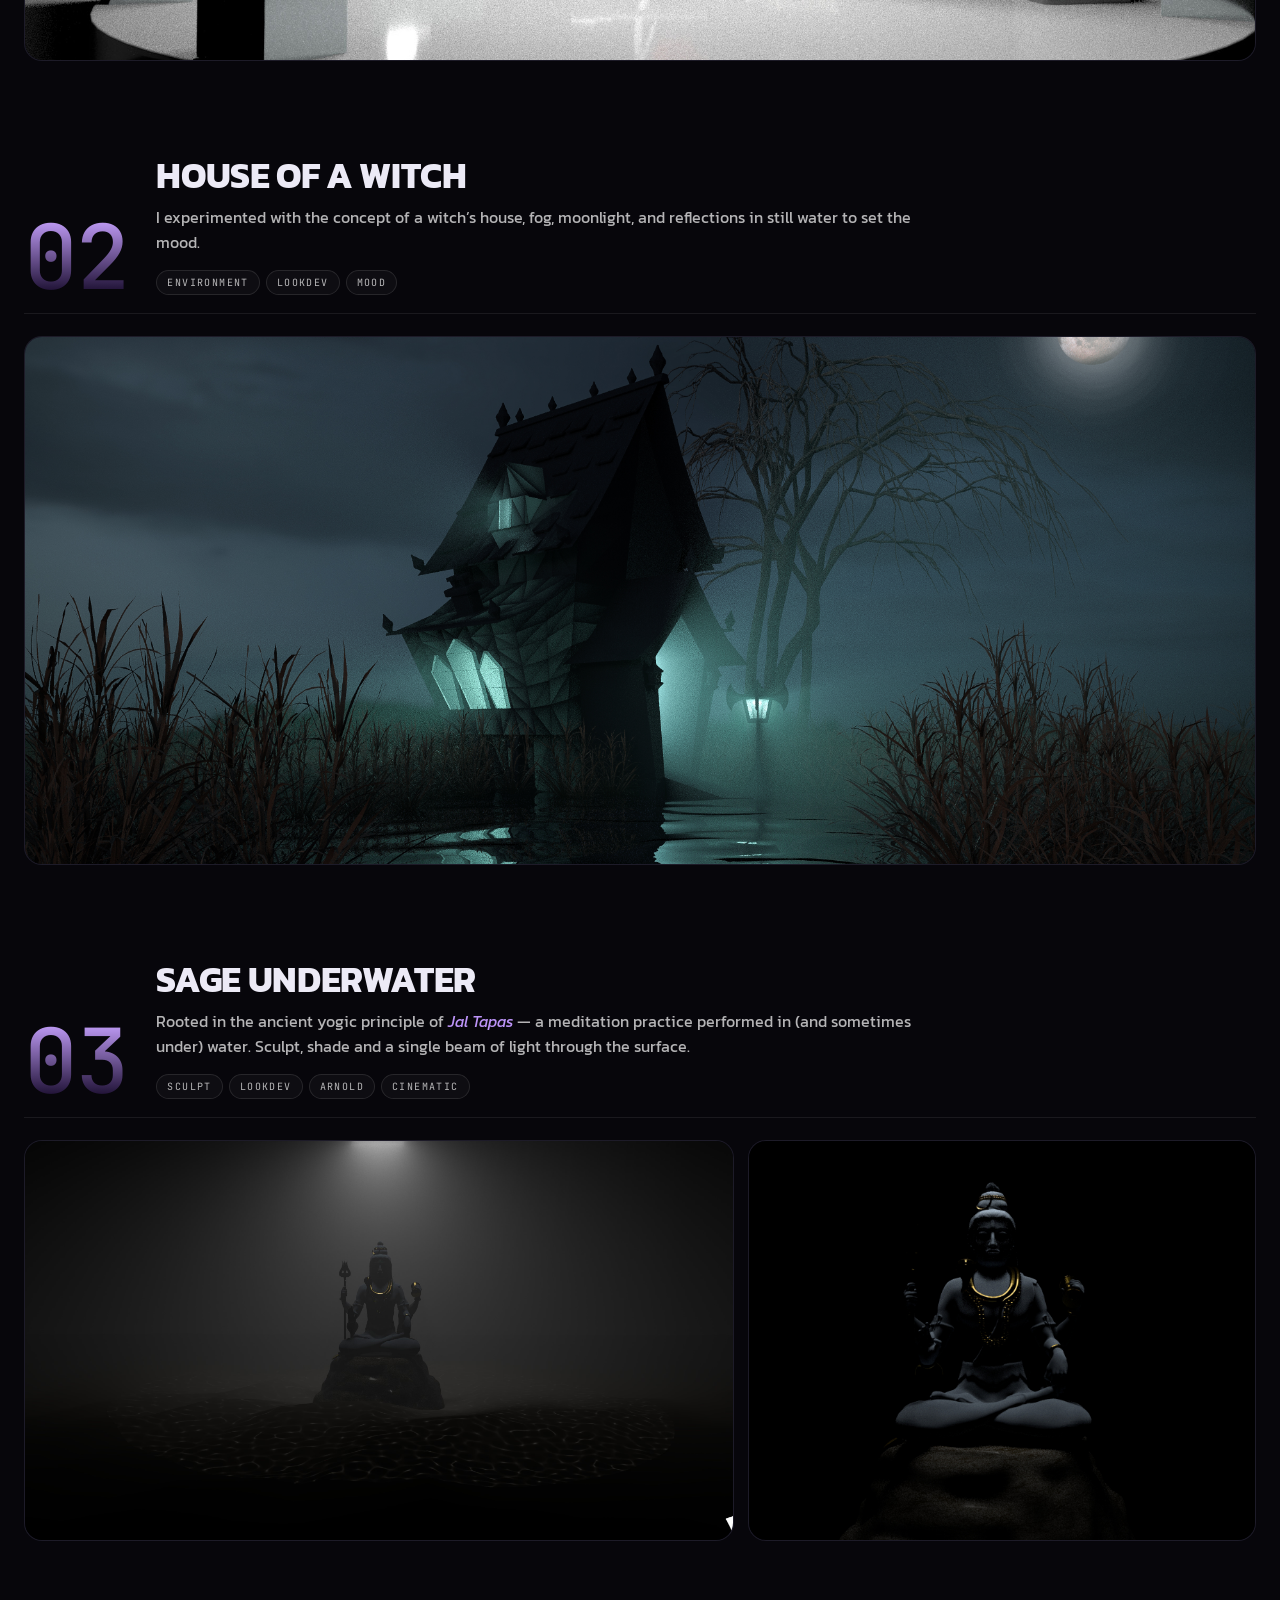
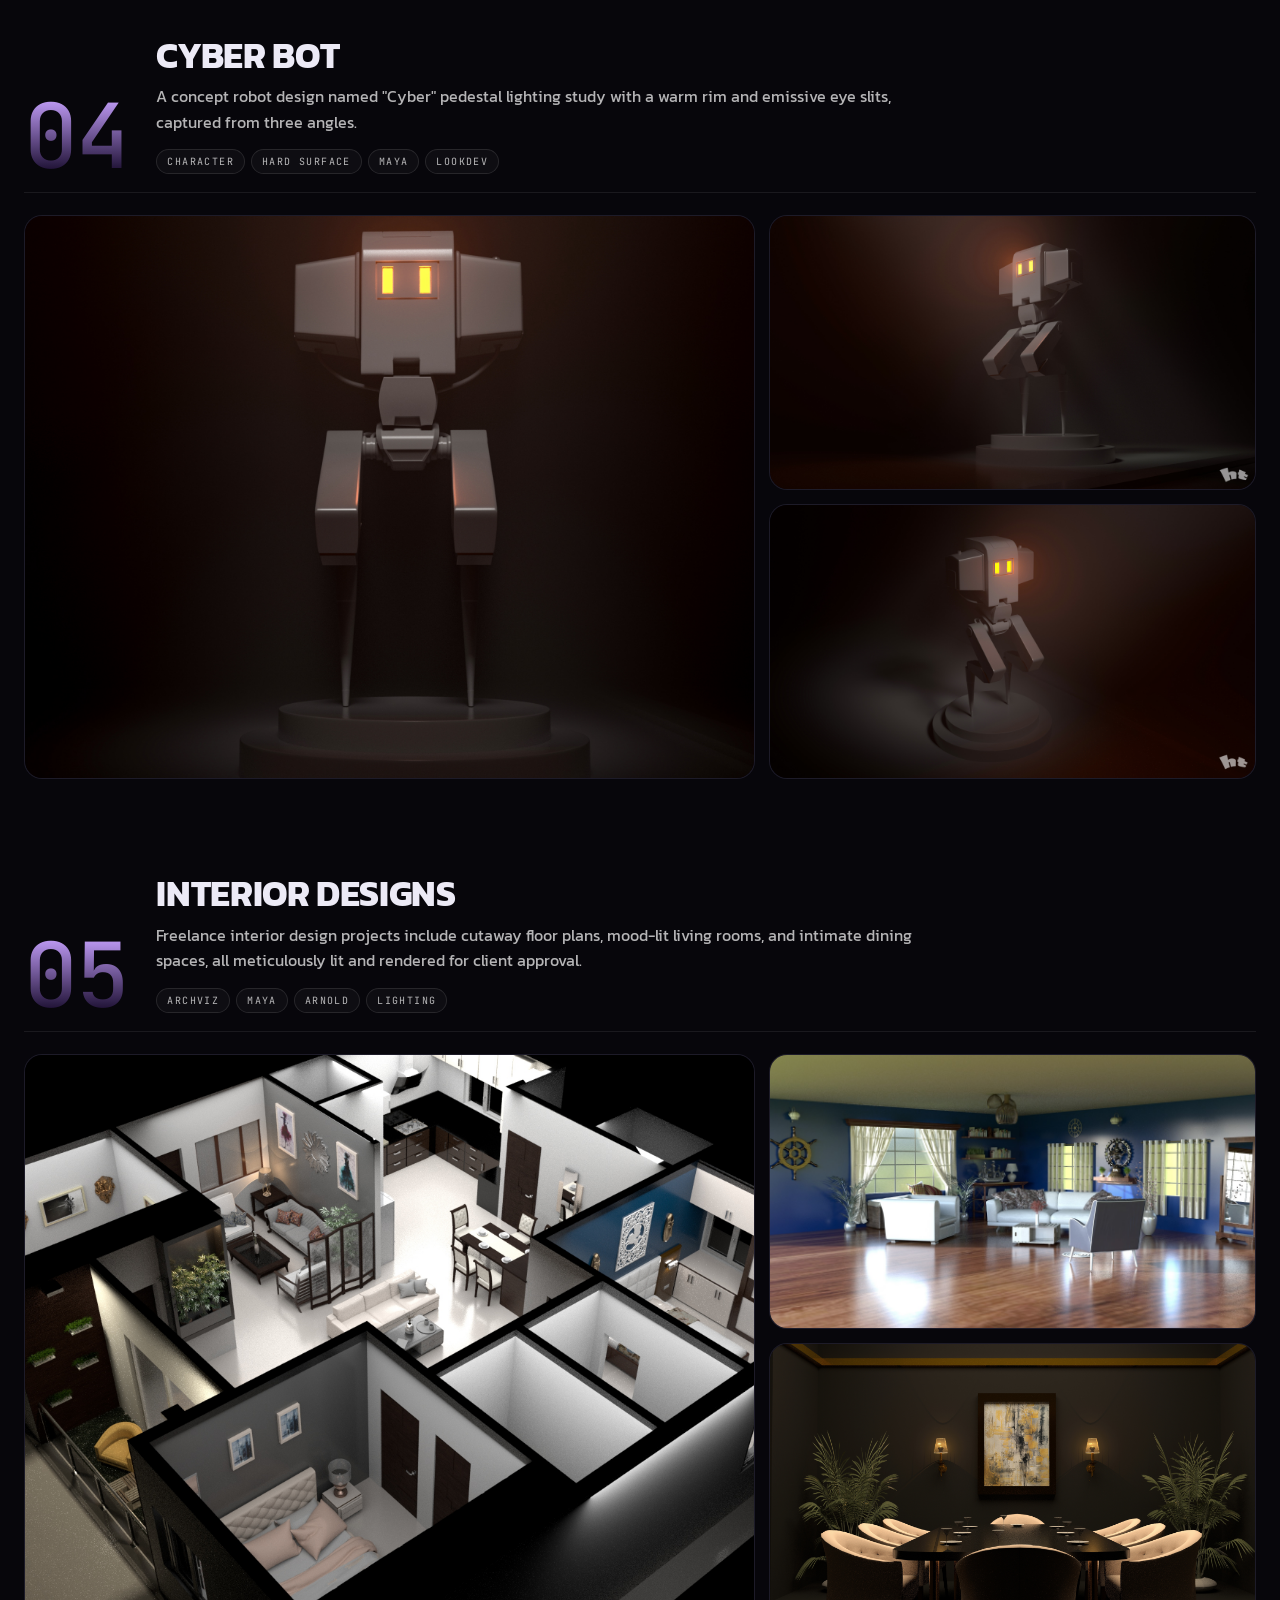
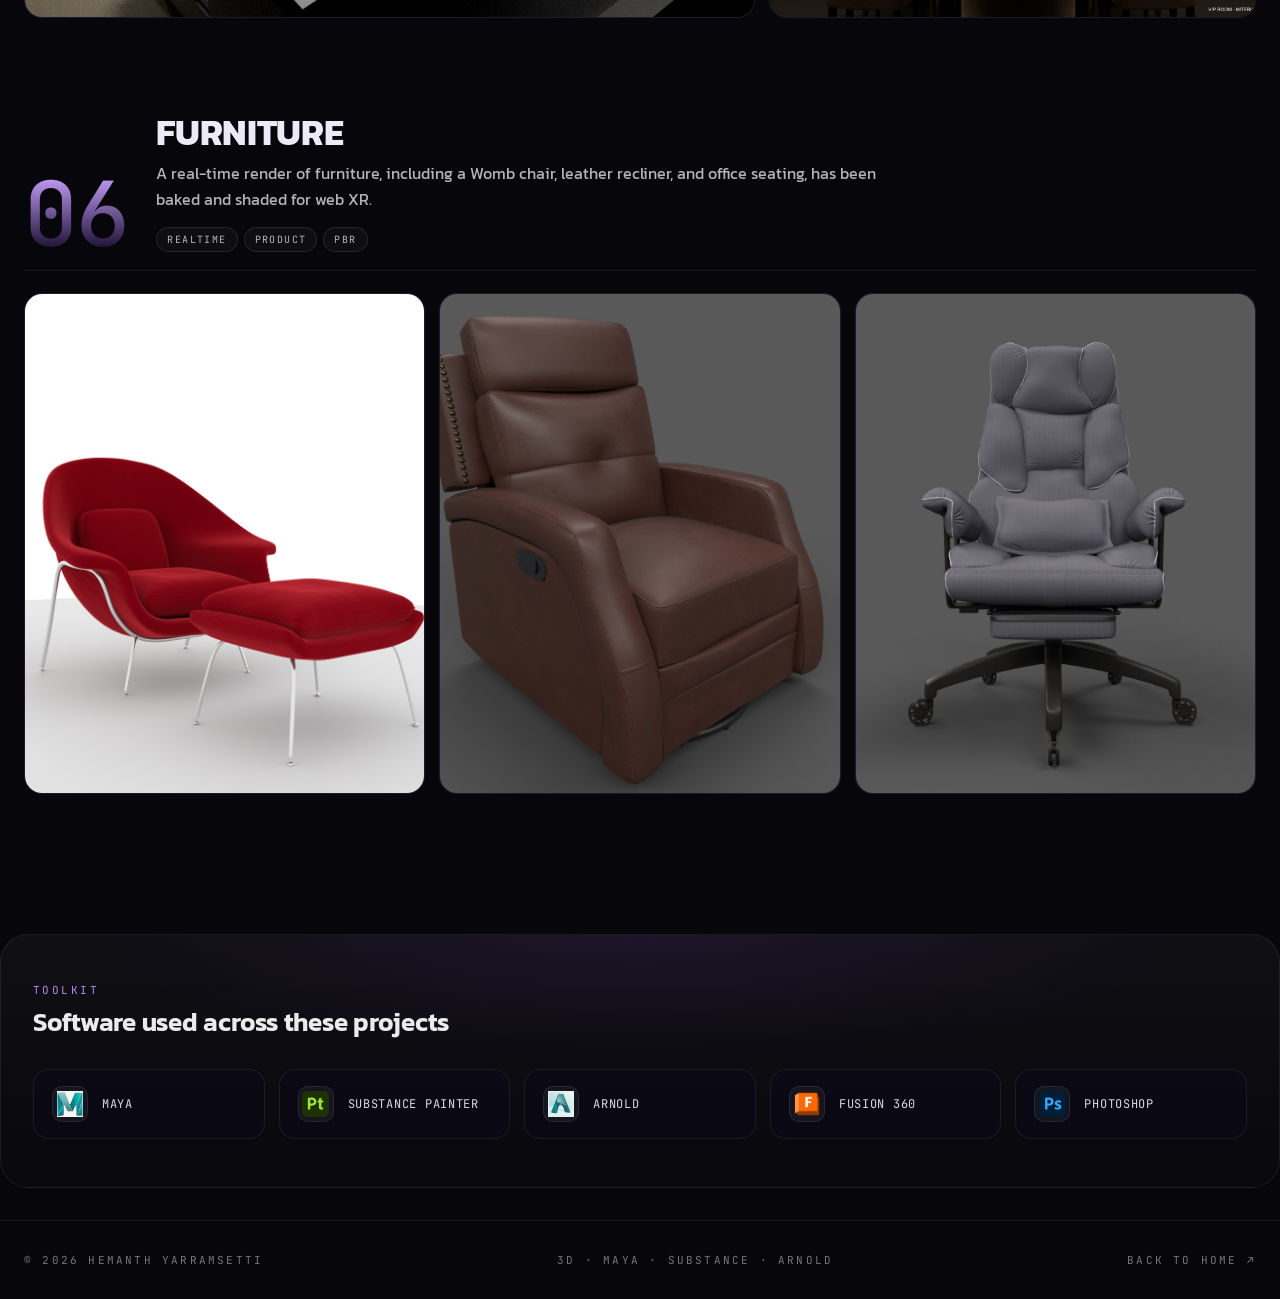
==== commit ed283627: "Add Tech Art link to navigation" ====
--- a/pages/3d.html
+++ b/pages/3d.html
@@ -16,13 +16,14 @@
 
 <nav class="subnav">
   <div class="crumbs mono" style="font-size:11px; letter-spacing:0.2em; text-transform:uppercase;">
-    <a href="../Portfolio.html">← Hemanth Yarramsetti</a>
+    <a href="../index.html">← Hemanth Yarramsetti</a>
     <span class="sep">/</span>
     <span style="color:white;">3D</span>
   </div>
   <div style="display:flex; gap:10px;">
     <a class="btn-ghost" href="gamedev.html">Game Dev</a>
     <a class="btn-ghost" href="xr.html">XR</a>
+    <a class="btn-ghost" href="techart.html">Tech Art</a>
   </div>
 </nav>
 
@@ -34,7 +35,7 @@
     <h1 class="h-title"><span class="hero-heading">3D &amp;</span><br><span class="accent-heading">Lookdev</span></h1>
     <p class="h-subtitle">Modeling, PBR texturing and lighting in Maya, Substance Painter and Arnold. Real-time and offline pipelines, stylized and photoreal — production-ready assets with clean topology and clear stories.</p>
     <div class="h-actions">
-      <a class="btn-primary" href="../Portfolio.html#contact">Get in touch</a>
+      <a class="btn-primary" href="../index.html#contact">Get in touch</a>
     </div>
     <div style="display:flex; flex-wrap:wrap; gap:8px; margin-top:24px;">
       <span class="pill"><span class="dot"></span>Maya</span>
@@ -178,10 +179,10 @@
 <footer class="page-foot">
   <div>© 2026 Hemanth Yarramsetti</div>
   <div>3D · Maya · Substance · Arnold</div>
-  <a href="../Portfolio.html">Back to home ↗</a>
+  <a href="../index.html">Back to home ↗</a>
 </footer>
 
 </div>
 
 
-</body><grammarly-desktop-integration data-grammarly-shadow-root="true"></grammarly-desktop-integration></html>+</body><grammarly-desktop-integration data-grammarly-shadow-root="true"></grammarly-desktop-integration></html>
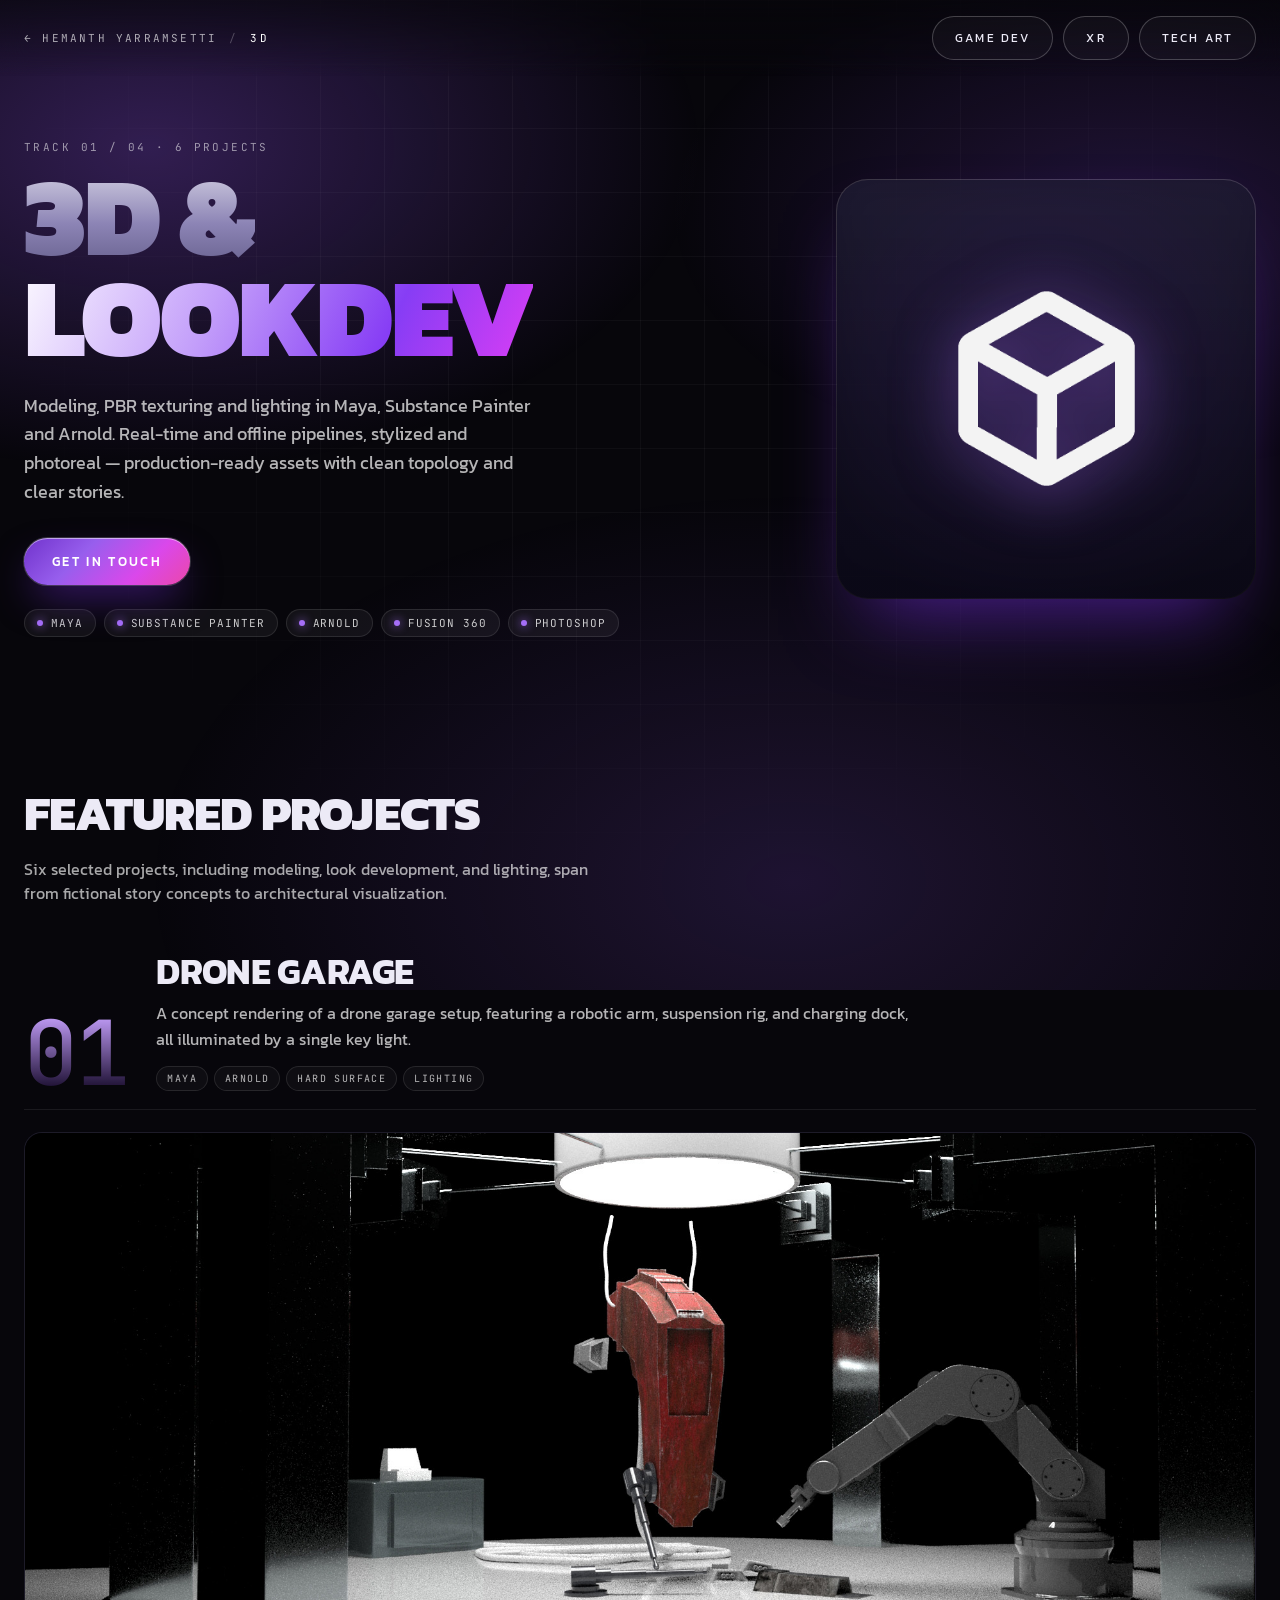
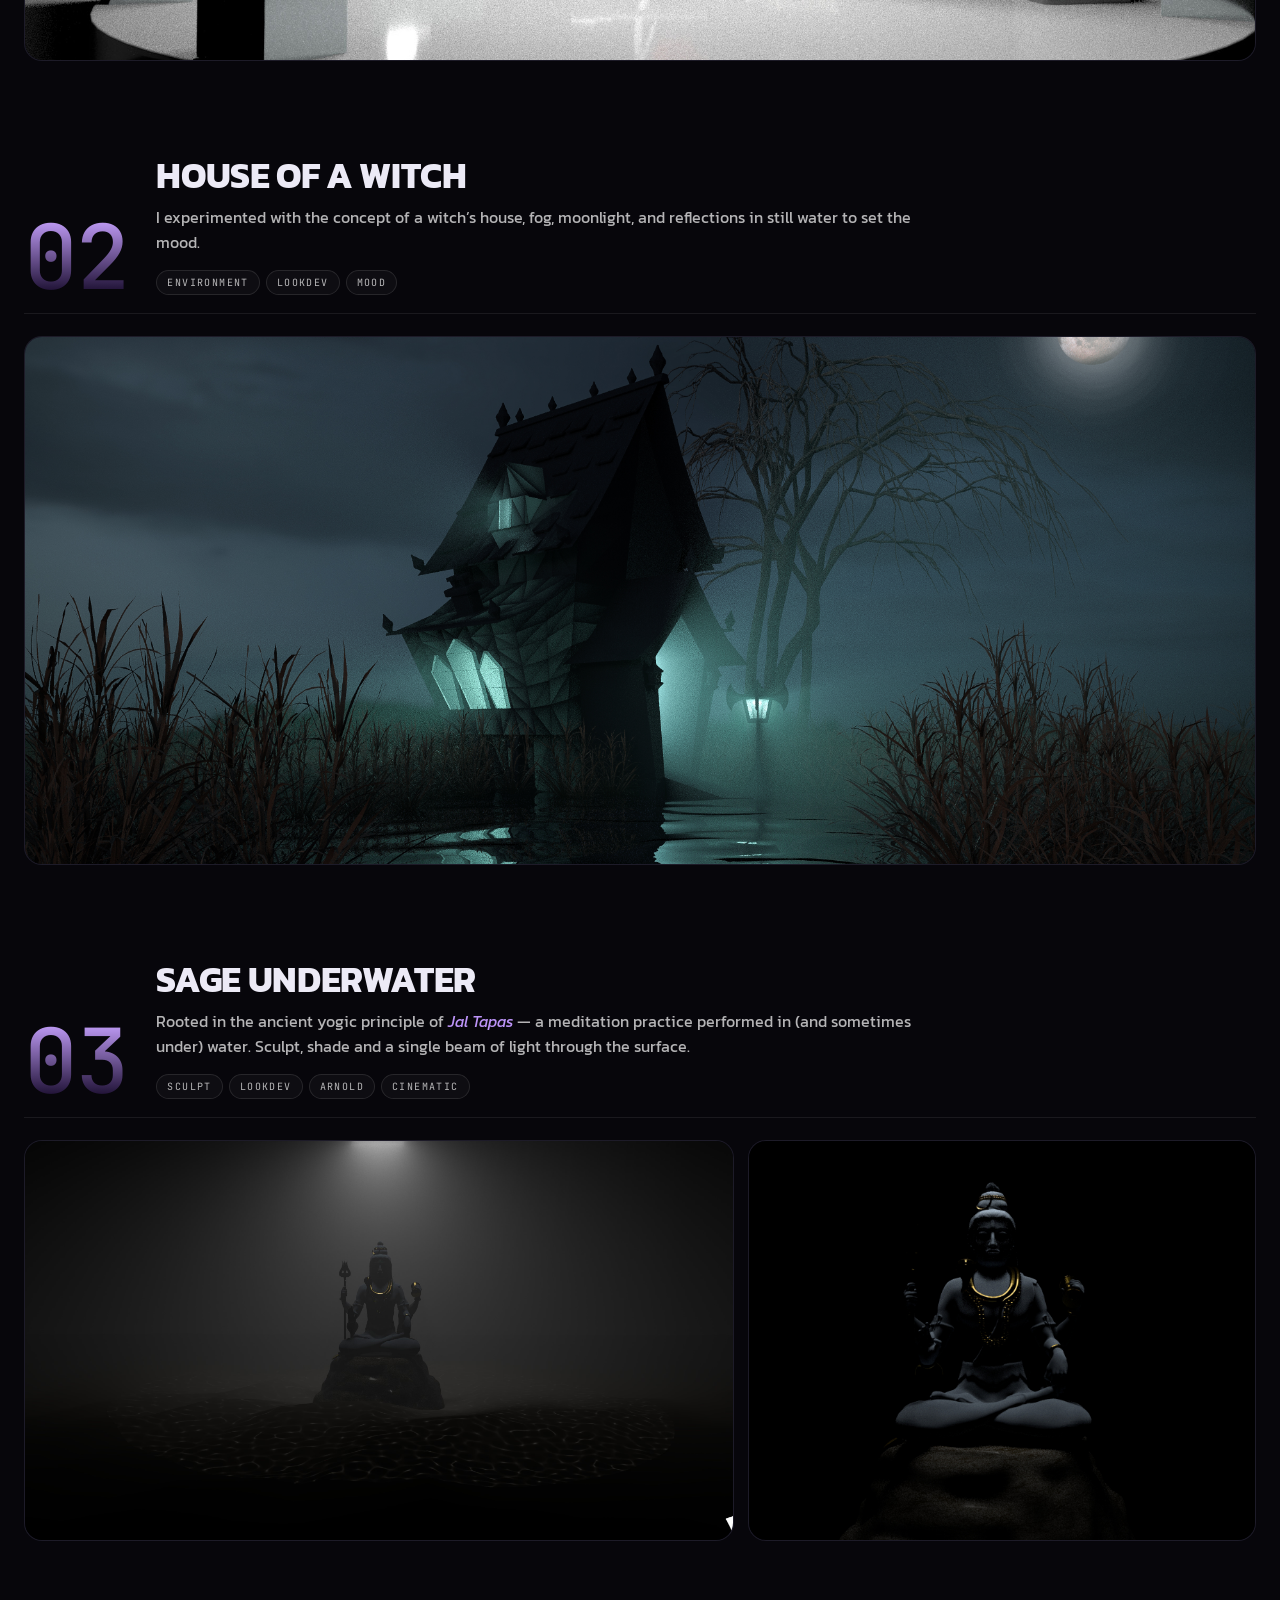
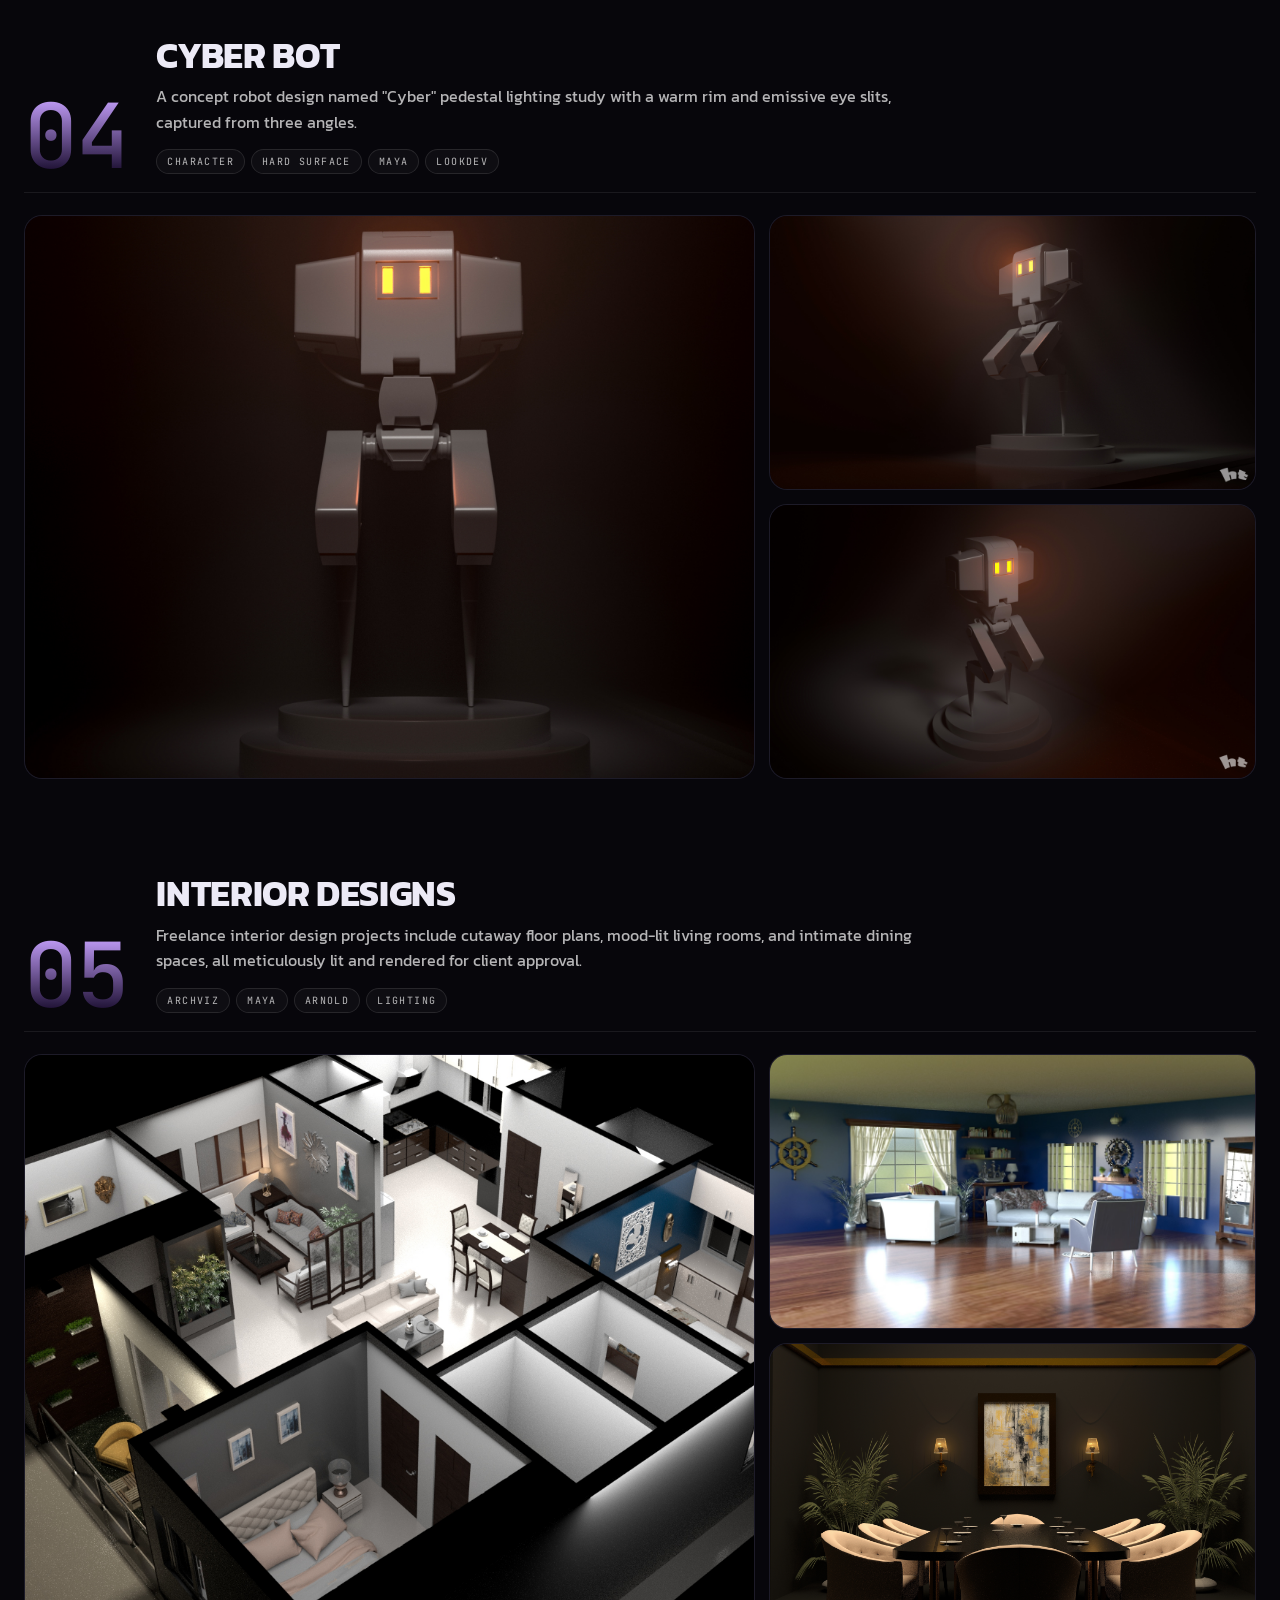
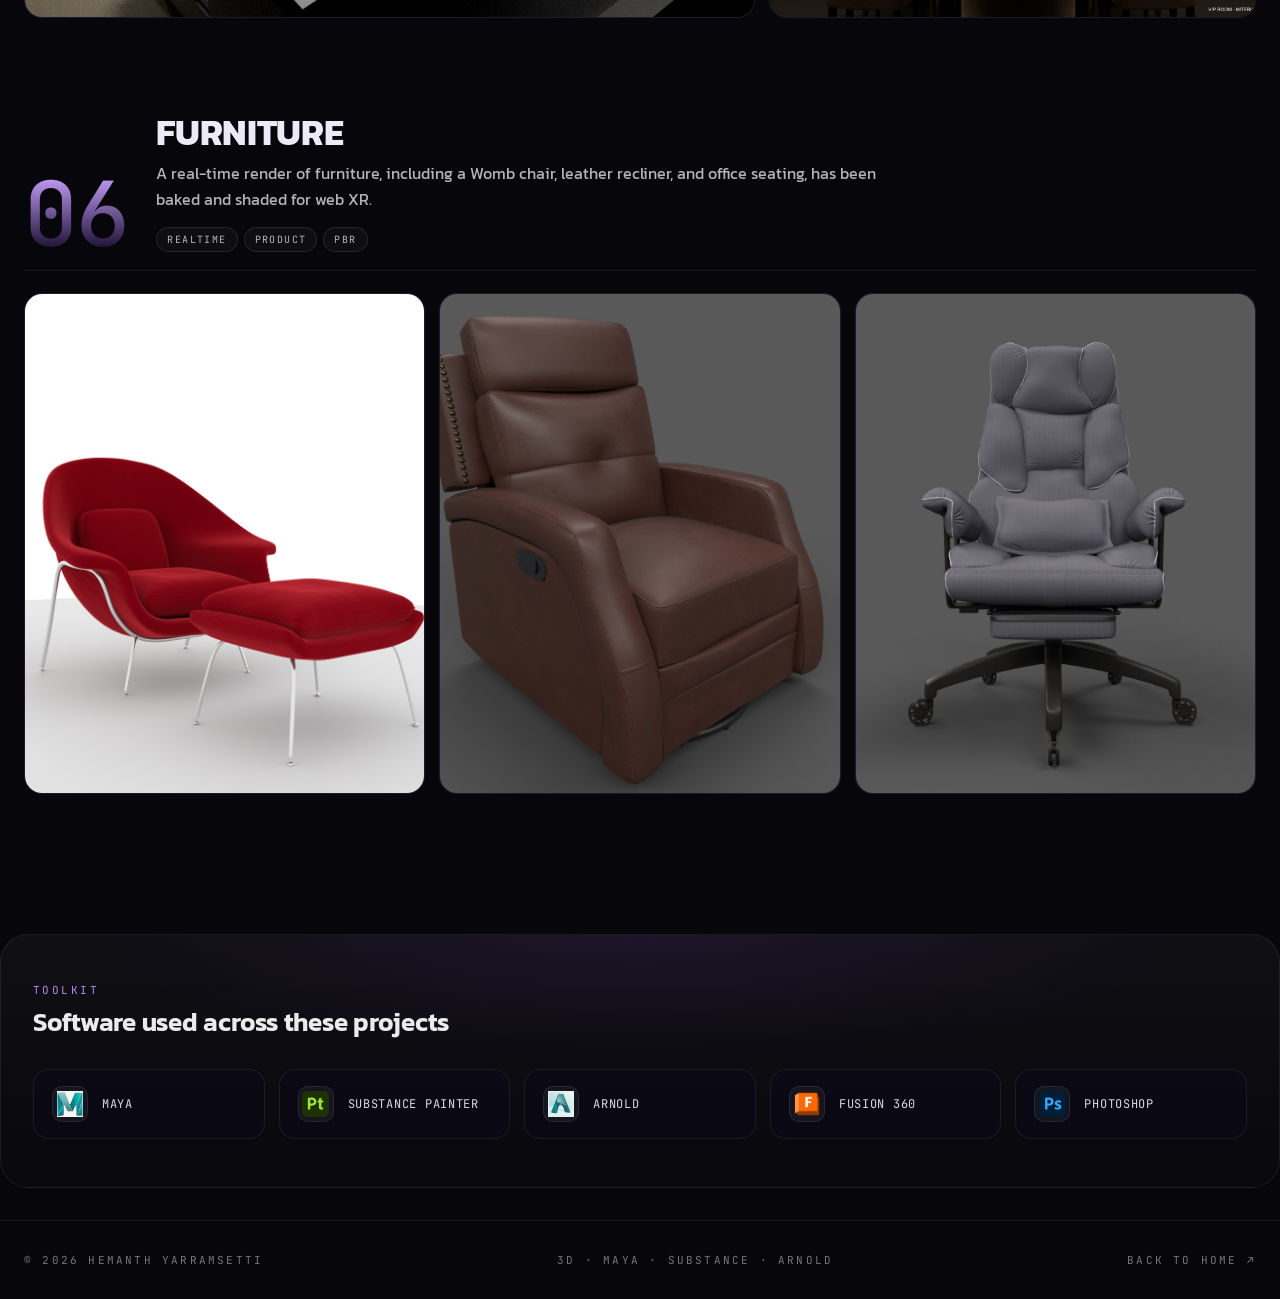
==== commit 6bc00aaf: "Update project track number in 3D page" ====
--- a/pages/3d.html
+++ b/pages/3d.html
@@ -31,7 +31,7 @@
 
 <section class="hero-section">
   <div>
-    <div class="h-eyebrow">Track 01 / 03 · 6 projects</div>
+    <div class="h-eyebrow">Track 01 / 04 · 6 projects</div>
     <h1 class="h-title"><span class="hero-heading">3D &amp;</span><br><span class="accent-heading">Lookdev</span></h1>
     <p class="h-subtitle">Modeling, PBR texturing and lighting in Maya, Substance Painter and Arnold. Real-time and offline pipelines, stylized and photoreal — production-ready assets with clean topology and clear stories.</p>
     <div class="h-actions">
